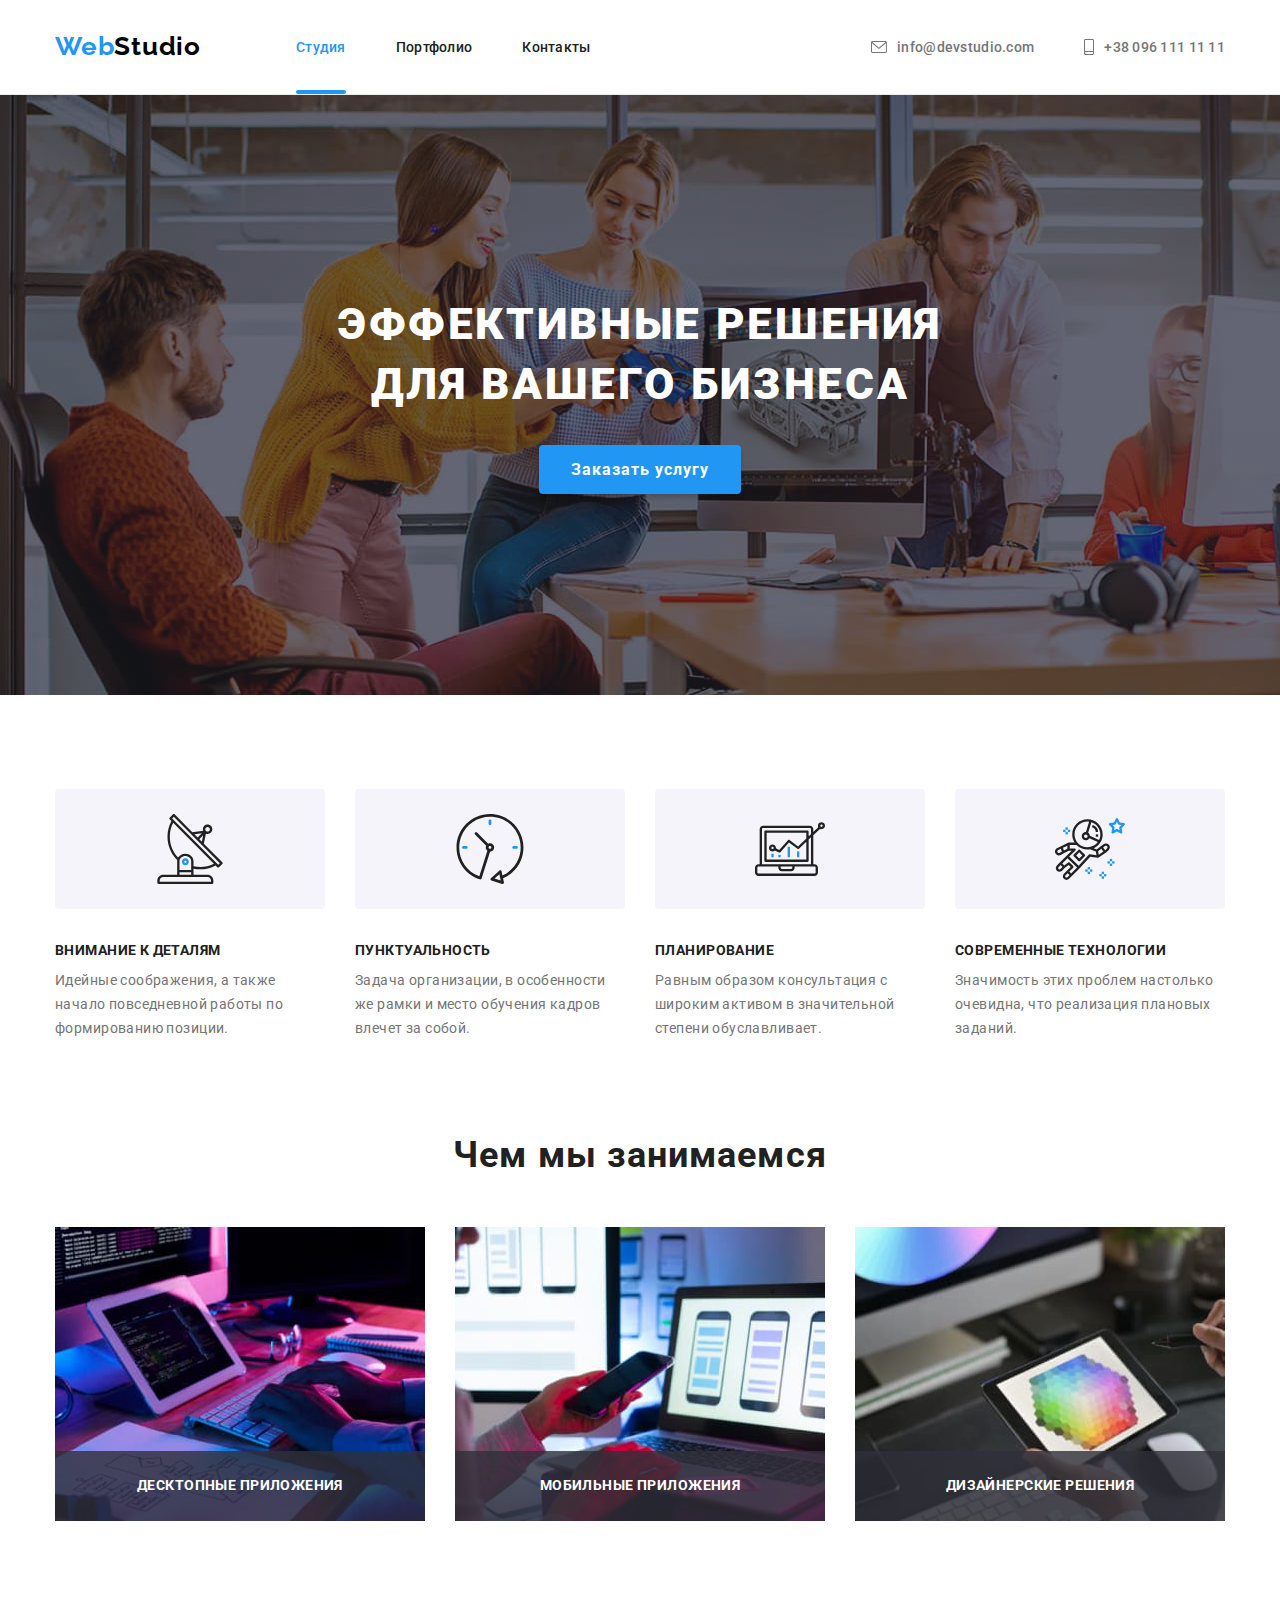
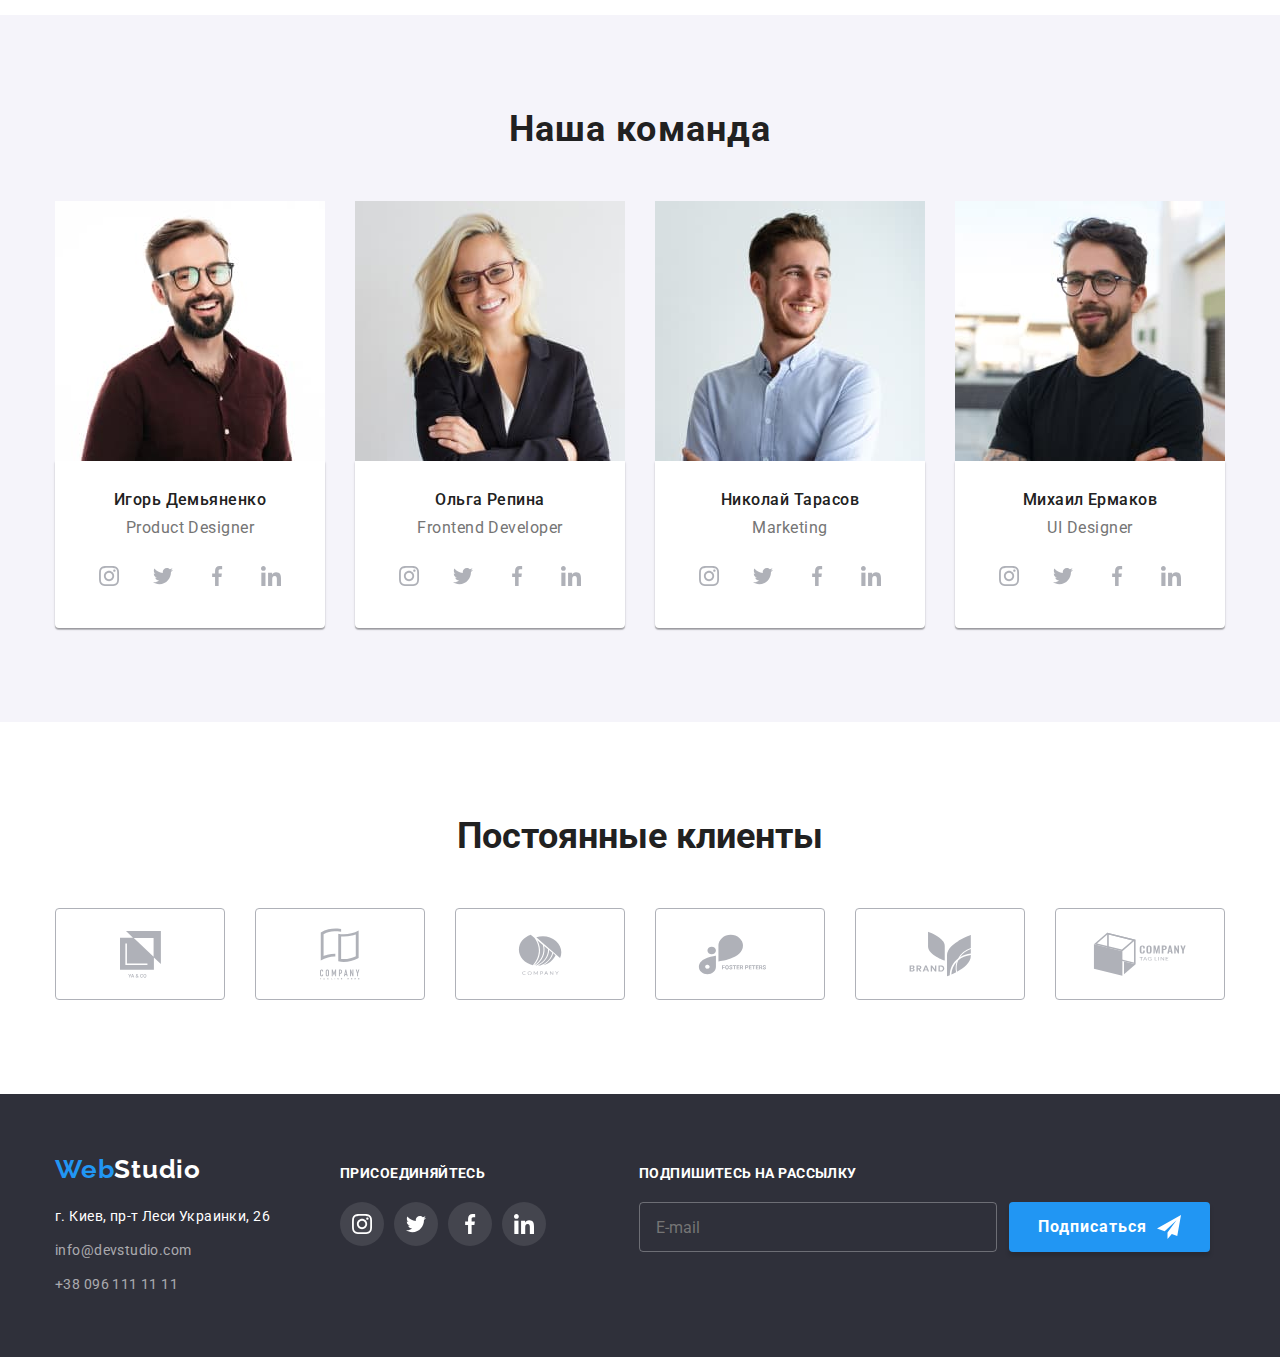
==== index.html @ 2ffbdc09 "added hw 6" ====
<!DOCTYPE html>
<html lang="ru">
  <head>
    <link
      rel="stylesheet"
      href="https://cdnjs.cloudflare.com/ajax/libs/modern-normalize/1.1.0/modern-normalize.css"
    />
    <meta charset="UTF-8" />
    <meta http-equiv="X-UA-Compatible" content="IE=edge" />
    <meta name="viewport" content="width=device-width, initial-scale=1.0" />
    <title>Document</title>
    <link rel="preconnect" href="https://fonts.googleapis.com" />
    <link rel="preconnect" href="https://fonts.gstatic.com" crossorigin />
    <link
      href="https://fonts.googleapis.com/css2?family=Raleway:wght@700&family=Roboto:wght@400;500;700;900&display=swap"
      rel="stylesheet"
    />
    <link rel="stylesheet" href="./ccs/styles.css" />
  </head>
  <body>
    <!-- HEADER -->
    <header class="header">
      <div class="container header-container">
        <nav class="main-navigation">
          <a class="logo-link-header link" href="/"
            >Web<span class="logo-part">Studio</span></a
          >
          <ul class="menu list">
            <li class="menu-item">
              <a class="menu-link link current" href="">Студия
              </a>
            </li>
            <li class="menu-item">
              <a class="menu-link link" href="./portfolio.html">Портфолио</a>
            </li>
            <li class="menu-item">
              <a class="menu-link link" href="">Контакты</a>
            </li>
          </ul>
        </nav>
        <ul class="header-contacts list">
          </li>
          <li class="header-contact-item">
            <a class="mail-link link" href="mailto:info@devstudio.com"> 
              <svg class="contact-icon" width="16px" height="12px">
                <use href="./images/sprite.svg#icon-envelope"></use>
              </svg>
            info@devstudio.com</a
            >
          </li>
          <li class="header-contact-item">
            <a class="tel-link link" href="tel:+380961111111">
              <svg class="contact-icon" width="10px" height="16px">
                <use href="./images/sprite.svg#icon-smartphone"></use>
              </svg>
              +38 096 111 11 11</a
            >
          </li>
        </ul>
      </div>
    </header>
    <main>
      <!-- HERO -->
      <section class="hero hero-container">
        <div class="container">
          <h1 class="hero-title">
            Эффективные решения
            <br />
            для вашего бизнеса
          </h1>
          <button class="modal-btn" type="button" data-modal-open>Заказать услугу</button>
        </div>
      </section>

      <!-- ADVANTAGES -->
      <section class="advantages section" style="padding-bottom: 47px">
        <div class="container">
          <h2 class="advant-title visually-hidden">Преимущества</h2>
          <ul class="advant-list list">
            <li class="advant-list-item">
              <div class="advant-cards">
                <svg class="advant-cards-icon" width="270px" height="120px">
                  <use href="./images/sprite.svg#icon-antenna"></use>
                </svg>
              </div>
              <h3 class="advant-title">Внимание к деталям</h3>
              <p class="advant-text">
                Идейные соображения, а также начало повседневной работы по
                формированию позиции.
              </p>
            </li>
            <li class="advant-list-item">
              <div class="advant-cards">
                <svg class="advant-cards-icon" width="270px" height="120px">
                  <use href="./images/sprite.svg#icon-clock"></use>
              </svg>
              <h3 class="advant-title">Пунктуальность</h3>
              <p class="advant-text">
                Задача организации, в особенности же рамки и место обучения
                кадров влечет за собой.
              </p>
            </li>
            <li class="advant-list-item">
              <div class="advant-cards">
                <svg class="advant-cards-icon" width="270px" height="120px">
                  <use href="./images/sprite.svg#icon-diagram"></use>
                </svg>
              <h3 class="advant-title">Планирование</h3>
              <p class="advant-text">
                Равным образом консультация с широким активом в значительной
                степени обуславливает.
              </p>
            </li>
            <li class="advant-list-item">
              <div class="advant-cards">
                <svg class="advant-cards-icon" width="270px" height="120px">
                  <use href="./images/sprite.svg#icon-astronaut"></use>
                </svg>
              <h3 class="advant-title">Современные технологии</h3>
              <p class="advant-text">
                Значимость этих проблем настолько очевидна, что реализация
                плановых заданий.
              </p>
            </li>
          </ul>
        </div>
      </section>

      <!-- OCCUPATION -->
      <section class="occupation section" style="padding-top: 47px">
        <div class="container">
          <h2 class="occup-title">Чем мы занимаемся</h2>
          <ul class="occup-list list">
            <li class="occup-list-item">
              <img
                class="occup-icon"
                src="./images/features/klava.jpg"
                alt="клавиатура"
                width="370"
              />
              <div class="occup-list-wrapper">
                <h3 class="occup-list-wrapper-text">Десктопные приложения</h3>
              </div>
            </li>
            <li class="occup-list-item">
              <img
                class="occup-icon"
                src="./images/features/smartphone.jpg"
                alt="смартфон"
                width="370"
              />
              <div class="occup-list-wrapper">
                <h3 class="occup-list-wrapper-text">Мобильные приложения</h3>
              </div>
            </li>
            <li class="occup-list-item">
              <img
                class="occup-icon"
                src="./images/features/tablet.jpg"
                alt="планшет"
                width="370"
              />
              <div class="occup-list-wrapper">
                <h3 class="occup-list-wrapper-text">Дизайнерские решения</h3>
              </div>
            </li>
          </ul>
        </div>
      </section>

      <!-- TEAM -->
      <section class="team section team-container">
        <div class="container">
          <h2 class="main-team-title">Наша команда</h2>
          <ul class="team-list list">
            <li class="team-list-item">
              <img
                class="team-list-icon"
                src="./images/team/ihor.jpg"
                alt="фото профиля"
                width="270"
                height="260"
              />
              <div class="team-card">
                <h3 class="secondary-team-title">Игорь Демьяненко</h3>
                <p lang="en" class="team-profession">Product Designer</p>
                <ul class="social-list list">
                  <li class="social-list-item">
                    <a href="" class="social-list-link">
                      <svg class="social-list-icon" width="20px" height="20px">
                        <use href="./images/sprite.svg#icon-instagram"></use>
                      </svg>
                    </a>
                  </li>
                  <li class="social-list-item">
                    <a href="" class="social-list-link">
                      <svg class="social-list-icon" width="20px" height="20px">
                        <use href="./images/sprite.svg#icon-twitter"></use>
                      </svg>
                    </a>
                  </li>
                  <li class="social-list-item">
                    <a href="" class="social-list-link">
                      <svg class="social-list-icon" width="20px" height="20px">
                        <use href="./images/sprite.svg#icon-facebook"></use>
                      </svg>
                    </a>
                  </li>
                  <li class="social-list-item">
                    <a href="" class="social-list-link">
                      <svg class="social-list-icon" width="20px" height="20px">
                        <use href="./images/sprite.svg#icon-linkedin"></use>
                      </svg>
                    </a>
                  </li>
                </ul>
              </div>
            </li>
            <li class="team-list-item">
              <img
                class="team-list-icon"
                src="./images/team/olga.jpg"
                alt="фото профиля"
                width="270"
                height="260"
              />
              <div class="team-card">
                <h3 class="secondary-team-title">Ольга Репина</h3>
                <p lang="en" class="team-profession">Frontend Developer</p>
                <ul class="social-list list">
                  <li class="social-list-item">
                    <a href="" class="social-list-link">
                      <svg class="social-list-icon" width="20px" height="20px">
                        <use href="./images/sprite.svg#icon-instagram"></use>
                      </svg>
                    </a>
                  </li>
                  <li class="social-list-item">
                    <a href="" class="social-list-link">
                      <svg class="social-list-icon" width="20px" height="20px">
                        <use href="./images/sprite.svg#icon-twitter"></use>
                      </svg>
                    </a>
                  </li>
                  <li class="social-list-item">
                    <a href="" class="social-list-link">
                      <svg class="social-list-icon" width="20px" height="20px">
                        <use href="./images/sprite.svg#icon-facebook"></use>
                      </svg>
                    </a>
                  </li>
                  <li class="social-list-item">
                    <a href="" class="social-list-link">
                      <svg class="social-list-icon" width="20px" height="20px">
                        <use href="./images/sprite.svg#icon-linkedin"></use>
                      </svg>
                    </a>
                  </li>
                </ul>
              </div>
            </li>
            <li class="team-list-item">
              <img
                class="team-list-icon"
                src="./images/team/nikolay.jpg"
                alt="фото профиля"
                width="270"
                height="260"
              />
              <div class="team-card">
                <h3 class="secondary-team-title">Николай Тарасов</h3>
                <p lang="en" class="team-profession">Marketing</p>
                <ul class="social-list list">
                  <li class="social-list-item">
                    <a href="" class="social-list-link">
                      <svg class="social-list-icon" width="20px" height="20px">
                        <use href="./images/sprite.svg#icon-instagram"></use>
                      </svg>
                    </a>
                  </li>
                  <li class="social-list-item">
                    <a href="" class="social-list-link">
                      <svg class="social-list-icon" width="20px" height="20px">
                        <use href="./images/sprite.svg#icon-twitter"></use>
                      </svg>
                    </a>
                  </li>
                  <li class="social-list-item">
                    <a href="" class="social-list-link">
                      <svg class="social-list-icon" width="20px" height="20px">
                        <use href="./images/sprite.svg#icon-facebook"></use>
                      </svg>
                    </a>
                  </li>
                  <li class="social-list-item">
                    <a href="" class="social-list-link">
                      <svg class="social-list-icon" width="20px" height="20px">
                        <use href="./images/sprite.svg#icon-linkedin"></use>
                      </svg>
                    </a>
                  </li>
                </ul>
              </div>
            </li>
            <li class="team-list-item">
              <img
                class="team-list-icon"
                src="./images/team/mikhail.jpg"
                alt="фото профиля"
                width="270"
                height="260"
              />
              <div class="team-card">
                <h3 class="secondary-team-title">Михаил Ермаков</h3>
                <p lang="en" class="team-profession">UI Designer</p>
                <ul class="social-list list">
                  <li class="social-list-item">
                    <a href="" class="social-list-link">
                      <svg class="social-list-icon" width="20px" height="20px">
                        <use href="./images/sprite.svg#icon-instagram"></use>
                      </svg>
                    </a>
                  </li>
                  <li class="social-list-item">
                    <a href="" class="social-list-link">
                      <svg class="social-list-icon" width="20px" height="20px">
                        <use href="./images/sprite.svg#icon-twitter"></use>
                      </svg>
                    </a>
                  </li>
                  <li class="social-list-item">
                    <a href="" class="social-list-link">
                      <svg class="social-list-icon" width="20px" height="20px">
                        <use href="./images/sprite.svg#icon-facebook"></use>
                      </svg>
                    </a>
                  </li>
                  <li class="social-list-item">
                    <a href="" class="social-list-link">
                      <svg class="social-list-icon" width="20px" height="20px">
                        <use href="./images/sprite.svg#icon-linkedin"></use>
                      </svg>
                    </a>
                  </li>
                </ul>
              </div>
            </li>
          </ul>
        </div>
      </section>
      <!-- CLIENTS -->
      <section class="clients section">
        <div class="container">
          <h2 class="clients-title" >Постоянные клиенты</h2>
          <ul class="clients-list list">
            <li class="clients-list-item">
              <a href class="clients-list-link link">
                <svg class="clients-cards-icon" width="41px" height="47px">
                  <use href="./images/sprite.svg#icon-ya-and-co"></use>
                </svg>
              </a>
            </li>
            <li class="clients-list-item">
              <a href class="clients-list-link link">
                <svg class="clients-cards-icon" width="40px" height="52px">
                  <use href="./images/sprite.svg#icon-company-union"></use>
                </svg>
              </a>
            </li>
            <li class="clients-list-item">
              <a href class="clients-list-link link">
                <svg class="clients-cards-icon" width="44px" height="41px">
                  <use href="./images/sprite.svg#icon-company"></use>
                </svg>
              </a>
            </li>
            <li class="clients-list-item">
              <a href class="clients-list-link link">
                <svg class="clients-cards-icon" width="85px" height="41px">
                  <use href="./images/sprite.svg#icon-foster-peters"></use>
                </svg>
              </a>
            </li>
            <li class="clients-list-item">
              <a href class="clients-list-link link">
                <svg class="clients-cards-icon" width="63px" height="46px">
                  <use href="./images/sprite.svg#icon-brand"></use>
                </svg>
              </a>
            </li>
            <li class="clients-list-item">
              <a href class="clients-list-link link">
                <svg class="clients-cards-icon" width="94px" height="44px">
                  <use href="./images/sprite.svg#icon-tag-line"></use>
                </svg>
              </a>
            </li>
          </ul>
        </div>
      </section>
    </main>

    <!-- FOOTER -->
    <footer class="footer footer-container">
      <div class="container flex">
        <div class="footer-left-part">
          <a class="logo-link link" href="/"
          >Web<span class="logo-part-footer">Studio</span></a
        >
        <ul class="contacts-list list">
          <li class="contacts-list-item">
            <address>
              <a
                class="contact-link-address link"
                href="https://goo.gl/maps/ZMhr3b1z7a1dPWrQ9"
                target="_blank"
                rel="noopener noreferrer"
                >г. Киев, пр-т Леси Украинки, 26</a
              >
            </address>
          </li>
          <li class="contacts-list-item">
            <address>
              <a class="contact-link link" href="mailto:info@devstudio.com"
                >info@devstudio.com</a
              >
            </address>
          </li>
          <li class="contacts-list-item">
            <address>
              <a class="contact-link link" href="tel:+380961111111"
                >+38 096 111 11 11</a
              >
            </address></div>
        <div class="footer-right-part">
           <h3 class="footer-right-part-title">присоединяйтесь</h3>
           <ul class="footer-social-list list">
                  <li class="footer-social-list-item">
                    <a href="" class="footer-social-list-link">
                      <svg class="footer-social-list-icon" width="20px" height="20px">
                        <use href="./images/sprite.svg#icon-instagram"></use>
                      </svg>
                    </a>
                  </li>
                  <li class="footer-social-list-item">
                    <a href="" class="footer-social-list-link">
                      <svg class="footer-social-list-icon" width="20px" height="20px">
                        <use href="./images/sprite.svg#icon-twitter"></use>
                      </svg>
                    </a>
                  </li>
                  <li class="footer-social-list-item">
                    <a href="" class="footer-social-list-link">
                      <svg class="footer-social-list-icon" width="20px" height="20px">
                        <use href="./images/sprite.svg#icon-facebook"></use>
                      </svg>
                    </a>
                  </li>
                  <li class="footer-social-list-item">
                    <a href="" class="footer-social-list-link">
                      <svg class="footer-social-list-icon" width="20px" height="20px">
                        <use href="./images/sprite.svg#icon-linkedin"></use>
                      </svg>
                    </a>
                  </li>
                </ul>
        </div>
        <div class="footer-form-box">
          <h3 class="footer-form-box-title">Подпишитесь на рассылку</h3>
          <form class="footer-form">
            <input class="footer-form-field" type="email" name="footer-email" placeholder="E-mail" required>
            <button class="footer-form-btn" type="submit">Подписаться
              <svg class="footer-form-icon" width="24px" height="24px">
                <use href="./images/sprite.svg#icon-send"></use>
              </svg>
            </button>
          </form>
        </div>
      </div>
    </footer>
    <!--MODAL WINDOW-->
    <div class="backdrop is-hidden" data-modal>
      <div class="modal">
        <button type="button" class="close-btn" data-modal-close>
          <svg class="close-btn-icon" width="11px" height="11px">
            <use href="./images/sprite.svg#icon-cross"></use>
          </svg>
        </button>
        <form class="modal-form">
          <p class="modal-form-title">Оставьте свои данные, мы вам перезвоним</p>
          <div class="modal-form-field">
            <label class="modal-form-label">Имя
            <span class="modal-form-wrapper">
              <input class="modal-form-input" type="text" name="user-name" minlength="2" pattern="[a-zA-Zа-яёА-ЯЁ]+" title="Имя должно содержать символы латиницы или кириллицы" required="">
              <svg class="modal-form-icons" width="18" height="18">
                <use href="./images/sprite.svg#icon-person-black"></use>
              </svg>
            </span>
          </label></div>
          <div class="modal-form-field">
            <label class="modal-form-label">Телефон
            <span class="modal-form-wrapper">
              <input class="modal-form-input" type="tel" name="user-phone" pattern="[0-9]{3}-[0-9]{3}-[0-9]{2}-[0-9]{2}" title="067-000-00-00" required="">
              <svg class="modal-form-icons" width="18" height="18">
                <use href="./images/sprite.svg#icon-phone-black"></use>
              </svg>
            </span>
          </label></div>
          <div class="modal-form-field">
           <label class="modal-form-label">Почта
            <span class="modal-form-wrapper">
              <input class="modal-form-input" type="email" name="user-email" required="">
              <svg class="modal-form-icons" width="18" height="18">
                <use href="./images/sprite.svg#icon-email-icon"></use>
              </svg>
            </span>
          </label> 
          </div>
          <label class="modal-form-comment-label">Комментарий
            <textarea class="modal-form-comments" name="user-comments" placeholder="Введите текст"></textarea>
          </label>
          <input class="modal-form-checkbox visually-hidden" type="checkbox" id="policy-accept" name="checkbox">
          <div class="modal-form-checkbox-field">
            <label for="policy-accept" class="modal-form-checkbox-label">Соглашаюсь с рассылкой и принимаю&nbsp;
            <a href="" class="modal-form-label-link"> Условия договора</a></label>
          </div>
          <button type="submit" class="modal-form-btn">Отправить</button>
        </form>
      </div>
    </div>
    <script src="./js/modal.js"></script>
  </body>
</html>
---- ccs/styles.css ----
:root {
  --accent-color: #2196f3;
  --button-color: #188ce8;
  --white-color: #ffffff;
  --grey-color: #757575;
}
h1,
h2,
h3,
h4,
h5,
h6,
p {
  margin-top: 0;
  margin-bottom: 0;
}
ul {
  margin-top: 0;
  margin-bottom: 0;
  padding-left: 0;
}
img {
  display: block;
}
.list {
  list-style: none;
}
.link {
  text-decoration: none;
  color: inherit;
}
body {
  font-family: "Roboto", sans-serif;
  color: #212121;
}
.container {
  width: 1200px;
  margin: 0 auto;
  padding-left: 15px;
  padding-right: 15px;
}
.section {
  padding-top: 94px;
  padding-bottom: 94px;
}
.visually-hidden {
  position: absolute !important;
  clip: rect(1px 1px 1px 1px); /* IE6, IE7 */
  clip: rect(1px, 1px, 1px, 1px);
  padding: 0 !important;
  border: 0 !important;
  height: 1px !important;
  width: 1px !important;
  overflow: hidden;
}
/* ======= HEADER ======= */
.header {
  padding-top: 32px;
  padding-bottom: 32px;
  border-bottom: 1px solid #ececec;
}
.header-container {
  display: flex;
  align-items: center;
}
.main-navigation {
  display: flex;
  align-items: center;
}
.menu {
  display: flex;
  align-items: center;
}
.menu-item:not(:last-child) {
  margin-right: 50px;
}
.header-contacts {
  margin-left: auto;
  display: flex;
  align-items: center;
}
.header-contact-item:not(:last-child) {
  margin-right: 50px;
}
.logo-part {
  font-family: "Raleway", sans-serif;
  font-weight: 700;
  font-size: 26px;
  line-height: 1, 19;
  letter-spacing: 0.03em;
  color: black;
}
.logo-link-header {
  margin-right: 95px;
  font-family: "Raleway", sans-serif;
  font-weight: 700;
  font-size: 26px;
  line-height: 1, 19;
  letter-spacing: 0.03em;
  color: #2196f3;
}
.menu-link {
  font-family: "Roboto", sans-serif;
  font-weight: 500;
  font-size: 14px;
  line-height: 0.87;
  letter-spacing: 0.02em;
  color: #212121;
  position: relative;
  transition: color 250ms cubic-bezier(0.4, 0, 0.2, 1);
}
.menu-link:hover,
.menu-link:focus {
  color: var(--accent-color);
}
.current {
  color: var(--accent-color);
}
.current::after {
  content: "";
  position: absolute;
  bottom: -39px;
  left: 0;
  width: 100%;
  height: 4px;
  background-color: var(--accent-color);
  border-radius: 2px;
}
.contact-icon {
  fill: currentColor;
  margin-right: 10px;
}
.mail-link {
  display: flex;
  align-items: center;
  font-weight: 500;
  font-size: 14px;
  line-height: 0.87;
  letter-spacing: 0.02em;
  color: var(--grey-color);
  transition: color 250ms cubic-bezier(0.4, 0, 0.2, 1);
}
.mail-link:hover,
.mail-link:focus {
  color: var(--accent-color);
}
.tel-link {
  display: flex;
  align-items: center;
  font-weight: 500;
  font-size: 14px;
  line-height: 0.87;
  letter-spacing: 0.02em;
  color: var(--grey-color);
  transition: color 250ms cubic-bezier(0.4, 0, 0.2, 1);
}
.tel-link:hover,
.tel-link:focus {
  color: var(--accent-color);
}
/* ======= END HEADER ======== */

/* ======= HERO ======= */
.hero-container {
  background-image: linear-gradient(
      rgba(47, 48, 58, 0.4),
      rgba(47, 48, 58, 0.4)
    ),
    url("../images/hero/bg.jpg");
  background-size: cover;
  padding-top: 200px;
  padding-bottom: 200px;
  text-align: center;
  background-color: #2f303a;
  height: 600px;
}
.hero-title {
  margin-bottom: 30px;
  font-family: "Roboto", sans-serif;
  font-weight: 900;
  font-size: 44px;
  line-height: 1.36;
  text-align: center;
  letter-spacing: 0.06em;
  text-transform: uppercase;
  color: var(--white-color);
}
.modal-btn {
  margin: 0 auto;
  padding: 10px 32px;
  border: none;
  box-shadow: 0px 4px 4px rgba(0, 0, 0, 0.15);
  border-radius: 4px;
  font-weight: 700;
  font-size: 16px;
  line-height: 1.87;
  cursor: pointer;
  display: flex;
  align-items: center;
  text-align: center;
  letter-spacing: 0.06em;
  background-color: var(--accent-color);
  color: var(--white-color);
  transition: background-color 250ms cubic-bezier(0.4, 0, 0.2, 1);
}
.modal-btn:hover,
.modal-btn:focus {
  background-color: var(--button-color);
}
/* ======= HERO END ======= */

/* ======= ADVANTAGES ======= */
.advant-cards-icon {
  margin-bottom: 30px;
  padding: 25px 100px;
  background-color: #f5f4fa;
  border-radius: 4px;
}
.advant-title {
  margin-bottom: 10px;
  font-weight: 700;
  font-size: 14px;
  line-height: 1.14;
  letter-spacing: 0.03em;
  text-transform: uppercase;
}
.advant-list {
  display: flex;
  justify-content: space-between;
}
.advant-list-item {
  width: 270px;
}
.advant-list-item:not(:last-child) {
  margin-right: 30px;
}
.advant-text {
  font-size: 14px;
  line-height: 1.71;
  letter-spacing: 0.03em;
  color: var(--grey-color);
}
/* ======= ADVANTAGES END ======= */
/* ======= OCCUPATION ======= */
.occup-title {
  margin-bottom: 50px;
  font-weight: 700;
  font-size: 36px;
  line-height: 1.16;
  text-align: center;
  letter-spacing: 0.03em;
}
.occup-list {
  display: flex;
  margin-right: -30px;
}
.occup-list-item {
  position: relative;
  flex-basis: calc ((100% - 90px / 3));
  margin-right: 30px;
}
.occup-list-wrapper {
  position: absolute;
  bottom: 0;
  left: 0;
  width: 100%;
  background-color: rgba(47, 48, 58, 0.8);
}
.occup-list-wrapper-text {
  color: var(--white-color);
  font-size: 14px;
  line-height: 1.14;
  text-align: center;
  letter-spacing: 0.03em;
  text-transform: uppercase;
  padding: 27px 0;
}
/* ======= OCCUPATION END ======= */
/* ======= TEAM ======= */
.team-container {
  background-color: #f5f4fa;
}
.main-team-title {
  margin-bottom: 50px;
  font-weight: 700;
  font-size: 36px;
  line-height: 1.16;
  text-align: center;
  letter-spacing: 0.03em;
}
.team-list {
  display: flex;
  margin-right: -30px;
}
.team-list-item {
  flex-basis: calc((100% - 120px / 4));
  margin-right: 30px;
}
.secondary-team-title {
  margin-bottom: 10px;
  font-weight: 500;
  font-size: 16px;
  line-height: 1.18;
  text-align: center;
  letter-spacing: 0.03em;
}
.team-profession {
  font-size: 16px;
  line-height: 1.18;
  text-align: center;
  letter-spacing: 0.03em;
  color: var(--grey-color);
  margin-bottom: 16px;
}
.team-card {
  background: #ffffff;
  box-shadow: 0px 1px 3px rgba(0, 0, 0, 0.12), 0px 1px 1px rgba(0, 0, 0, 0.14),
    0px 2px 1px rgba(0, 0, 0, 0.2);
  border-radius: 0px 0px 4px 4px;
  padding-top: 30px;
  padding-bottom: 30px;
  padding-left: 32px;
  padding-right: 32px;
}
.social-list {
  display: flex;
  justify-content: space-between;
}
.social-list-icon {
  fill: currentColor;
}
.social-list-link {
  display: flex;
  align-items: center;
  justify-content: center;
  width: 44px;
  height: 44px;
  border-radius: 50%;
  background-color: #ffffff;
  color: #afb1b8;
  transition: background-color 250ms cubic-bezier(0.4, 0, 0.2, 1);
}
.social-list-link:hover,
.social-list-link:focus {
  color: var(--white-color);
  background-color: var(--accent-color);
}
/* ======= TEAM END ======= */
/* ======= CLIENTS ======= */
.clients-title {
  font-weight: 700;
  font-size: 36px;
  line-height: 1.16;
  text-align: center;
  color: var(--secondary-color);
  margin-bottom: 50px;
}
.clients-list {
  display: flex;
  justify-content: space-between;
}
.clients-list-item {
  width: 170px;
  height: 92px;
}
.clients-list-link {
  display: flex;
  align-items: center;
  justify-content: center;
  border: 1px solid #afb1b8;
  border-radius: 4px;
  width: 100%;
  height: 100%;
  fill: #afb1b8;
}
.clients-list-link {
  color: currentColor;
}
.clients-list-link:hover,
.clients-list-link:focus {
  border-color: var(--accent-color);
  fill: var(--accent-color);
}
/* ======= CLIENTS END ======= */
/* ======= FOOTER ======= */
.footer {
  padding-top: 60px;
  padding-bottom: 60px;
}
.footer-container {
  background-color: #2f303a;
}
.logo-link {
  font-family: "Raleway", sans-serif;
  font-weight: 700;
  font-size: 26px;
  line-height: 1, 19;
  letter-spacing: 0.03em;
  color: #2196f3;
}
.logo-part-footer {
  font-family: "Raleway", sans-serif;
  font-weight: 700;
  font-size: 26px;
  line-height: 1.19;
  letter-spacing: 0.03em;
  color: var(--white-color);
}
.contacts-list {
  margin-top: 20px;
}
.contacts-list-item:not(:last-child) {
  margin-bottom: 10px;
}
.contact-link-address {
  font-style: normal;
  font-size: 14px;
  line-height: 1.71;
  letter-spacing: 0.03em;
  color: var(--white-color);
  transition: color 250ms cubic-bezier(0.4, 0, 0.2, 1);
}
.contact-link {
  font-style: normal;
  font-size: 14px;
  line-height: 1.71;
  letter-spacing: 0.03em;
  color: rgba(255, 255, 255, 0.6);
  transition: color 250ms cubic-bezier(0.4, 0, 0.2, 1);
}
.contact-link-address:hover,
.contact-link-address:focus {
  color: var(--accent-color);
}
.contact-link:hover,
.contact-link:focus {
  color: var(--accent-color);
}
.flex {
  display: flex;
  align-items: baseline;
}
.footer-left-part {
  margin-right: 70px;
}
.footer-right-part {
  width: 206px;
  height: 80px;
}
.footer-right-part-title {
  font-size: 14px;
  line-height: 1.14;
  letter-spacing: 0.03em;
  text-transform: uppercase;
  color: var(--white-color);
  margin-bottom: 20px;
}
.footer-social-list {
  display: flex;
  justify-content: space-between;
  align-items: baseline;
}
.footer-social-list-icon {
  fill: currentColor;
}
.footer-social-list-link {
  display: flex;
  align-items: center;
  justify-content: center;
  width: 44px;
  height: 44px;
  border-radius: 50%;
  background-color: rgba(255, 255, 255, 0.1);
  color: var(--white-color);
  transition: background-color 250ms cubic-bezier(0.4, 0, 0.2, 1);
}
.footer-social-list-link:hover,
.footer-social-list-link:focus {
  background-color: var(--accent-color);
}
.footer-form-box-title {
  font-size: 14px;
  line-height: 1.14;
  letter-spacing: 0.03em;
  text-transform: uppercase;
  color: var(--white-color);
  margin-bottom: 20px;
}
.footer-form-box {
  margin-left: 93px;
}
.footer-form {
  display: flex;
}
.footer-form-field {
  width: 358px;
  height: 50px;
  padding-left: 16px;
  color: var(--white-color);
  border: 1px solid rgba(255, 255, 255, 0.3);
  border-radius: 4px;
  background-color: transparent;
}
.footer-form-btn {
  display: flex;
  align-items: center;
  margin-left: 12px;
  padding: 10px 29px;
  background-color: var(--accent-color);
  box-shadow: 0px 4px 4px rgb(0 0 0 / 15%);
  border-radius: 4px;
  border: 0;
  font-size: 16px;
  font-weight: 700;
  line-height: 1.87;
  letter-spacing: 0.06em;
  color: var(--white-color);
  cursor: pointer;
  transition: background-color 250ms cubic-bezier(0.4, 0, 0.2, 1);
}
.footer-form-btn:hover,
.footer-form-btn:focus {
  background-color: var(--button-color);
}
.footer-form-icon {
  fill: var(--white-color);
  margin-left: 10px;
}
/* ======= FOOTER END ======= */
/* ======= PORTFOLIO PROJECTS ======= */
.navi-list {
  display: flex;
  justify-content: space-between;
  width: 610px;
  margin-left: 280px;
  margin-right: 280px;
  margin-bottom: 35px;
}
.portfolio-btn {
  padding: 6px 22px;
  border: none;
  border-radius: 4px;
  font-weight: 500;
  font-size: 16px;
  line-height: 1.62;
  text-align: center;
  letter-spacing: 0.03em;
  cursor: pointer;
  transition: background-color 250ms cubic-bezier(0.4, 0, 0.2, 1),
    color 250ms cubic-bezier(0.4, 0, 0.2, 1),
    box-shadow 250ms cubic-bezier(0.4, 0, 0.2, 1);
}
.portfolio-btn:hover,
.portfolio-btn:focus {
  background-color: #2196f3;
  color: var(--white-color);
  box-shadow: 0px 3px 1px rgba(0, 0, 0, 0.1), 0px 1px 2px rgba(0, 0, 0, 0.08),
    0px 2px 2px rgba(0, 0, 0, 0.12);
}
.projects-list {
  display: flex;
  flex-wrap: wrap;
  margin-right: -30px;
  margin-bottom: -30px;
}
.projects-list-link {
  display: block;
}
.projects-list-img-wrapper {
  position: relative;
  overflow: hidden;
}
.projects-item {
  flex-basis: calc ((100% - 90px / 3));
  margin-right: 30px;
  margin-bottom: 30px;
}
.projects-item:focus,
.projects-item:hover {
  box-shadow: 0px 1px 1px rgba(0, 0, 0, 0.12), 0px 4px 4px rgba(0, 0, 0, 0.06),
    1px 4px 6px rgba(0, 0, 0, 0.16);
}
.projects-list-link:focus .overlay,
.projects-list-link:hover .overlay {
  transform: translateY(0%);
}
.projects-info {
  padding: 20px 24px;
  border: 1px solid #ececec;
}
.projects-title {
  margin-bottom: 4px;
  font-weight: 700;
  font-size: 18px;
  line-height: 2;
  letter-spacing: 0.06em;
}
.projects-text {
  font-size: 16px;
  line-height: 1.87;
  letter-spacing: 0.03em;
  color: var(--grey-color);
}
.overlay {
  position: absolute;
  top: 0;
  left: 0;
  width: 100%;
  height: 100%;
  font-size: 18px;
  line-height: 1.56;
  letter-spacing: 0.03em;
  background-color: rgba(33, 150, 243, 0.9);
  color: var(--white-color);
  overflow: auto;
  padding: 63px 24px;
  transform: translateY(100%);
  transition: transform 250ms cubic-bezier(0.4, 0, 0.2, 1);
}
/* ======= PORTFOLIO PROJECTS END ======= */
/* ======= MODAL WINDOW ======= */
.backdrop {
  position: fixed;
  top: 0;
  left: 0;
  width: 100vw;
  height: 100vh;
  background-color: rgba(0, 0, 0, 0.2);
  transition: opacity 250ms linear, visibility 250ms linear;
}
.modal {
  position: absolute;
  top: 50%;
  left: 50%;
  padding: 40px;
  width: 528px;
  height: 581px;
  background-color: #ffffff;
  transform: translate(-50%, -50%);
}
.close-btn {
  position: absolute;
  top: 8px;
  right: 8px;
  width: 30px;
  height: 30px;
  border-radius: 50%;
  border: 1px solid rgba(0, 0, 0, 0.1);
  background-color: transparent;
  cursor: pointer;
  padding: 0;
}
.is-hidden {
  opacity: 0;
  visibility: hidden;
  pointer-events: none;
}
.modal-form {
  display: flex;
  flex-direction: column;
}
.modal-form-title {
  font-weight: 700;
  font-size: 20px;
  line-height: 1.15;
  letter-spacing: 0.03em;
  text-align: center;
  margin-bottom: 12px;
}
.modal-form-field {
  margin-bottom: 10px;
}
.modal-form-label {
  font-size: 12px;
  line-height: 1.16;
  letter-spacing: 0.01em;
  color: var(--grey-color);
}
.modal-form-wrapper {
  display: block;
  position: relative;
  margin-top: 4px;
}
.modal-form-input {
  width: 100%;
  height: 40px;
  border: 1px solid rgba(33, 33, 33, 0.2);
  border-radius: 4px;
  padding-left: 42px;
  cursor: pointer;
}
.modal-form-input:hover,
.modal-form-input:focus {
  border-color: var(--accent-color);
  outline: none;
  transition: border-color 250ms cubic-bezier(0.4, 0, 0.2, 1);
}
.modal-form-icons {
  position: absolute;
  top: 50%;
  left: 12px;
  transform: translateY(-50%);
}
.modal-form-comment-label {
  font-size: 12px;
  line-height: 1.16;
  letter-spacing: 0.01em;
  color: var(--grey-color);
  margin-bottom: 20px;
}
.modal-form-comments:focus,
.modal-form-comments:hover {
  border-color: var(--accent-color);
  outline: none;
  transition: border-color 250ms cubic-bezier(0.4, 0, 0.2, 1);
}
.modal-form-input:hover + .modal-form-icons,
.modal-form-input:focus + .modal-form-icons {
  fill: var(--accent-color);
  outline: none;
  transition: border-color 250ms cubic-bezier(0.4, 0, 0.2, 1),
    fill 250ms cubic-bezier(0.4, 0, 0.2, 1);
}
.modal-form-comments {
  width: 100%;
  height: 120px;
  margin-top: 4px;
  resize: none;
  padding: 12px 16px;
  border-radius: 4px;
  border: 1px solid rgba(33, 33, 33, 0.2);
}
.modal-form-comments::placeholder {
  color: rgba(117, 117, 117, 0.5);
}
.modal-form-checkbox {
  outline: none;
}
.modal-form-checkbox-label {
  display: flex;
  justify-content: center;
  align-items: center;
  font-size: 14px;
  line-height: 1.71;
  letter-spacing: 0.03em;
  color: var(--grey-color);
}
.modal-form-checkbox-label::before {
  display: block;
  content: "";
  width: 16px;
  height: 15px;
  border: 1px solid #212121;
  border-radius: 2px;
  cursor: pointer;
  margin-right: 7px;
}
.modal-form-checkbox:checked + .modal-form-checkbox-label::before {
  background-image: url(../images/icon_check.svg);
  border-color: var(--accent-color);
}
.modal-form-checkbox:focus + .modal-form-checkbox-label::before {
  border-color: var(--accent-color);
}
.modal-form-btn {
  align-self: center;
  font-weight: 700;
  letter-spacing: 0.06em;
  line-height: 1.87;
  color: var(--white-color);
  width: 200px;
  height: 50px;
  padding: 10px 56px;
  background-color: var(--accent-color);
  border: none;
  border-radius: 4px;
  cursor: pointer;
  margin-top: 30px;
}
.modal-form-label-link {
  color: var(--accent-color);
}
/* ======= MODAL WINDOW END ======= */ ;
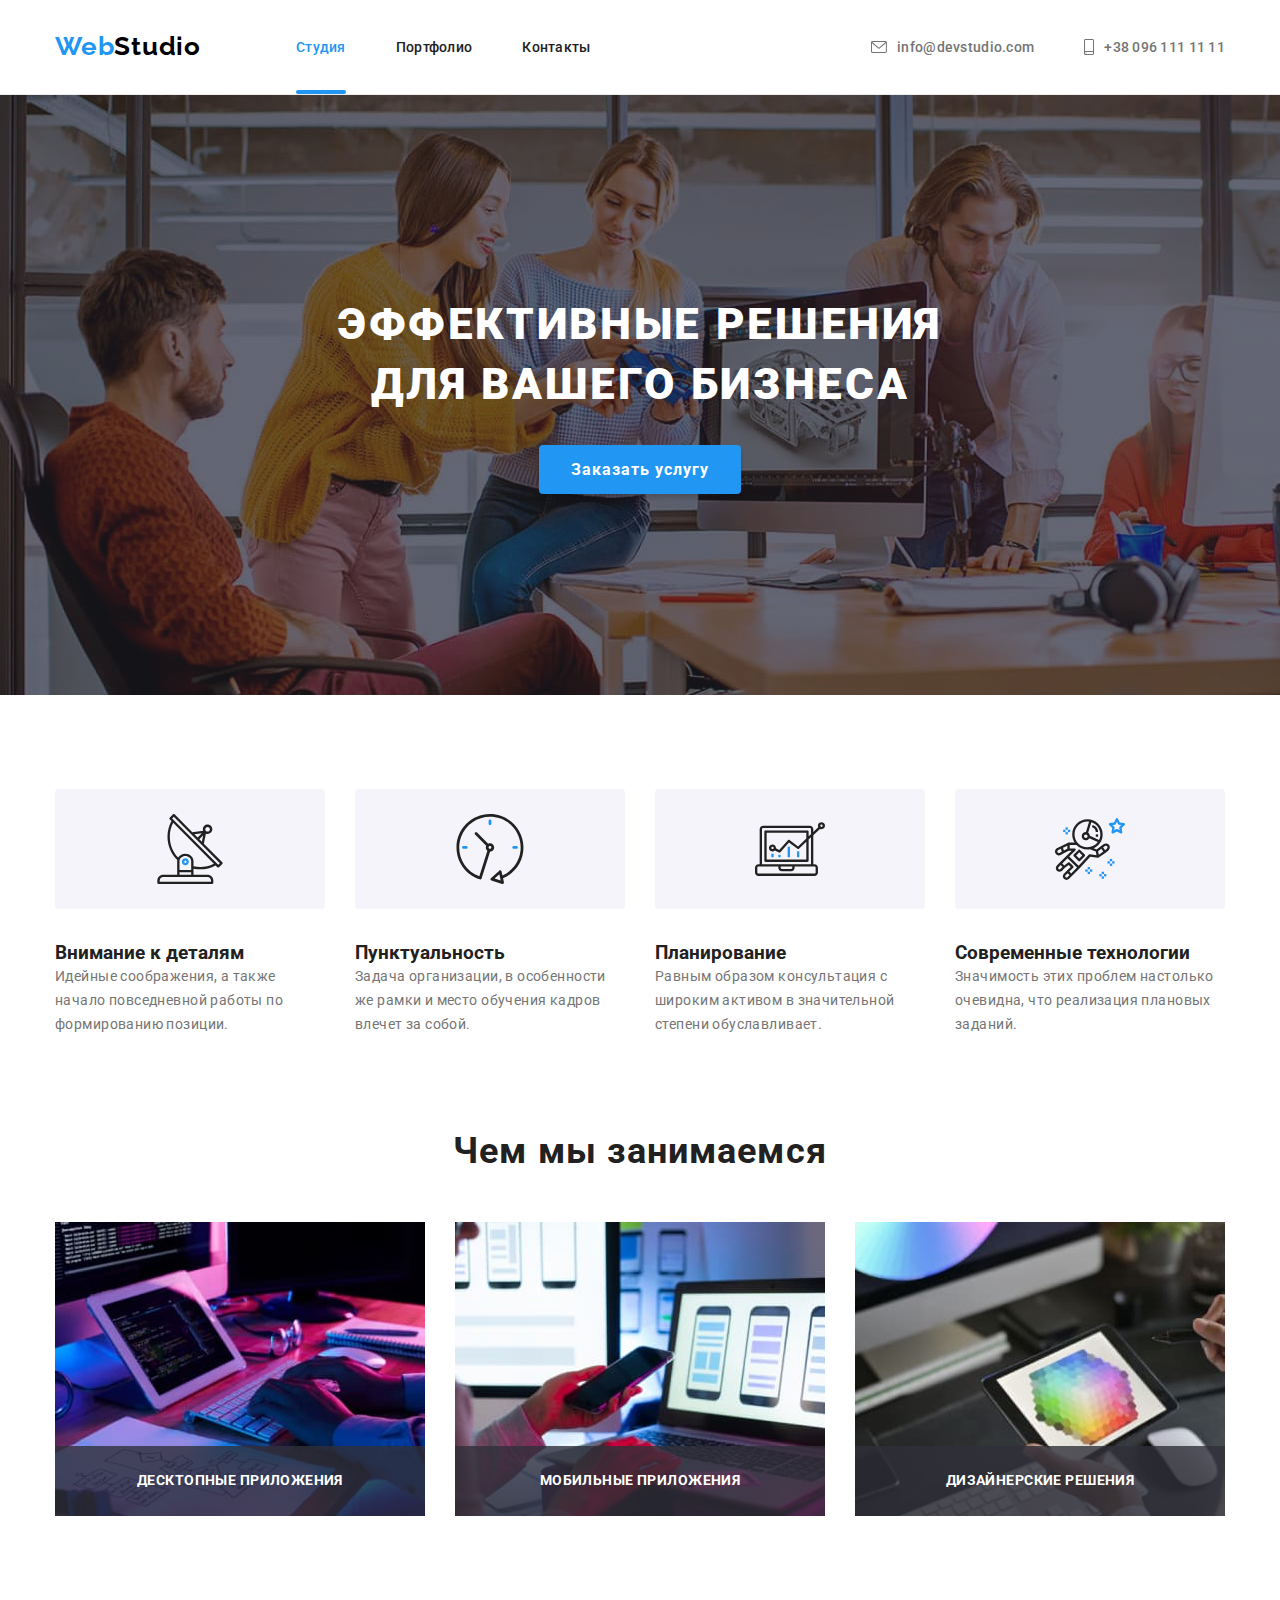
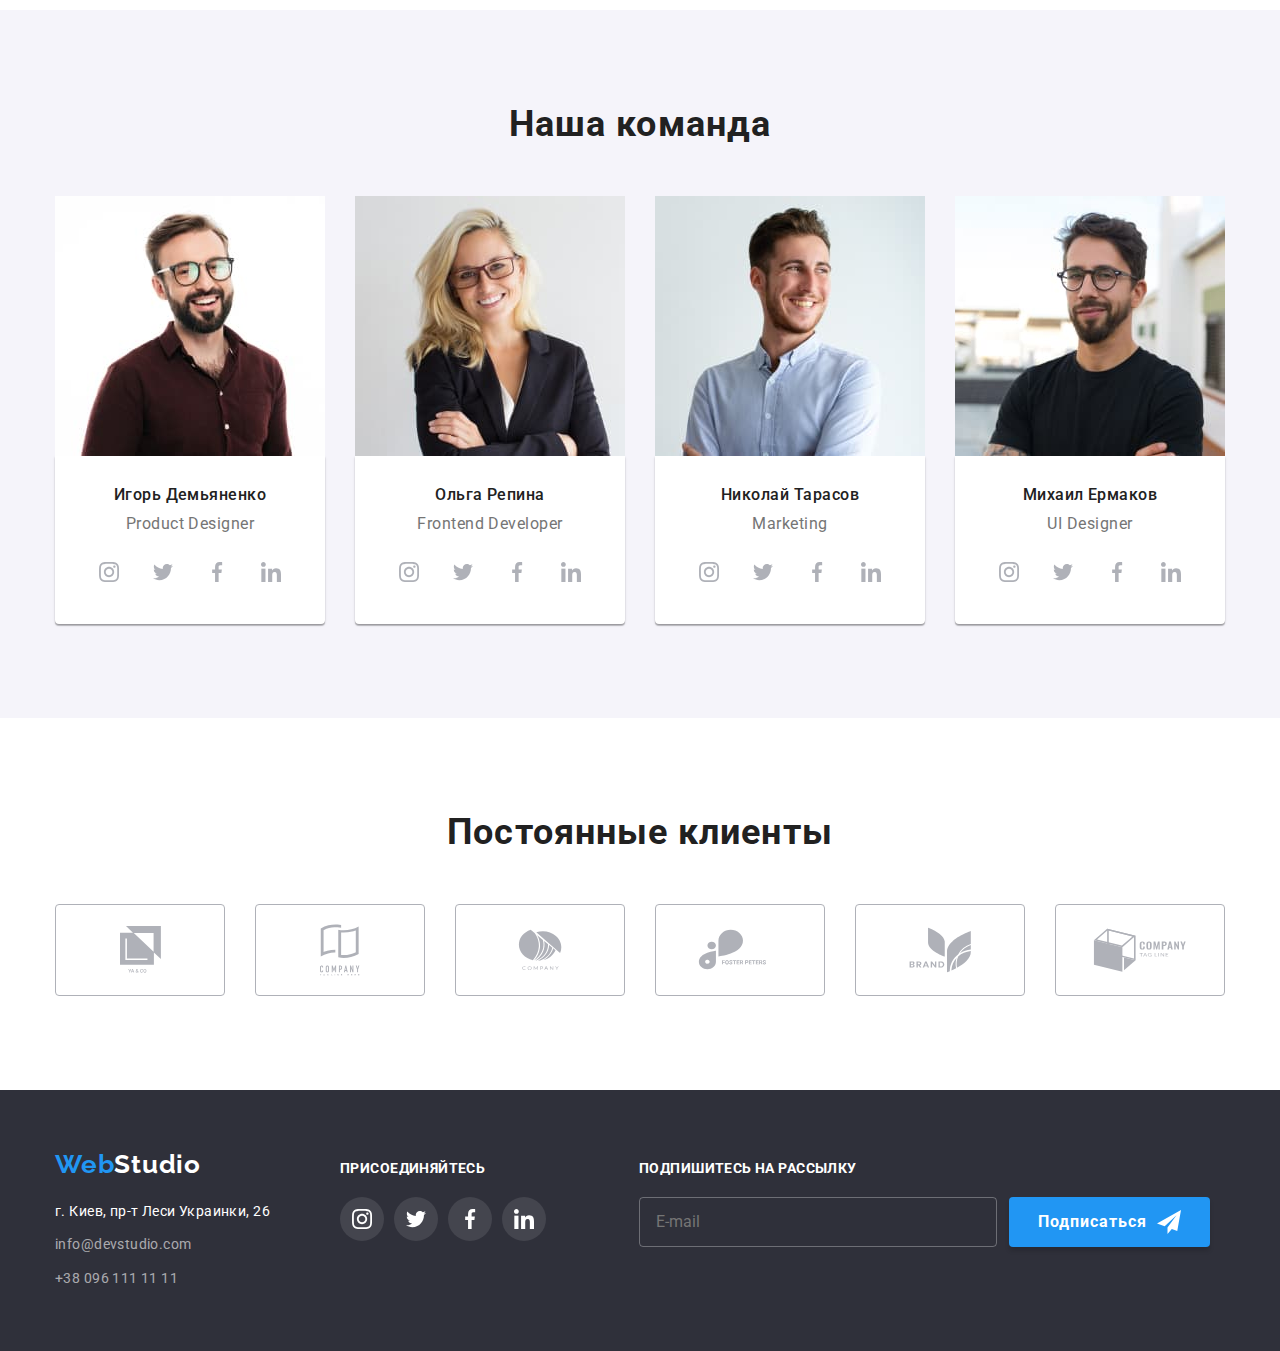
==== commit d8816846: "added main scss" ====
--- a/index.html
+++ b/index.html
@@ -15,15 +15,15 @@
       href="https://fonts.googleapis.com/css2?family=Raleway:wght@700&family=Roboto:wght@400;500;700;900&display=swap"
       rel="stylesheet"
     />
-    <link rel="stylesheet" href="./ccs/styles.css" />
+    <link rel="stylesheet" href="./css/main.min.css" />
   </head>
   <body>
     <!-- HEADER -->
     <header class="header">
       <div class="container header-container">
         <nav class="main-navigation">
-          <a class="logo-link-header link" href="/"
-            >Web<span class="logo-part">Studio</span></a
+          <a class="logo logo-link-header link" href="/"
+            >Web<span class="logo logo-part">Studio</span></a
           >
           <ul class="menu list">
             <li class="menu-item">
@@ -75,7 +75,7 @@
       <!-- ADVANTAGES -->
       <section class="advantages section" style="padding-bottom: 47px">
         <div class="container">
-          <h2 class="advant-title visually-hidden">Преимущества</h2>
+          <h2 class="titles visually-hidden">Преимущества</h2>
           <ul class="advant-list list">
             <li class="advant-list-item">
               <div class="advant-cards">
@@ -129,7 +129,7 @@
       <!-- OCCUPATION -->
       <section class="occupation section" style="padding-top: 47px">
         <div class="container">
-          <h2 class="occup-title">Чем мы занимаемся</h2>
+          <h2 class="titles">Чем мы занимаемся</h2>
           <ul class="occup-list list">
             <li class="occup-list-item">
               <img
@@ -171,7 +171,7 @@
       <!-- TEAM -->
       <section class="team section team-container">
         <div class="container">
-          <h2 class="main-team-title">Наша команда</h2>
+          <h2 class="titles">Наша команда</h2>
           <ul class="team-list list">
             <li class="team-list-item">
               <img
@@ -186,28 +186,28 @@
                 <p lang="en" class="team-profession">Product Designer</p>
                 <ul class="social-list list">
                   <li class="social-list-item">
-                    <a href="" class="social-list-link">
+                    <a href="" class="social-list-links team-list-link">
                       <svg class="social-list-icon" width="20px" height="20px">
                         <use href="./images/sprite.svg#icon-instagram"></use>
                       </svg>
                     </a>
                   </li>
                   <li class="social-list-item">
-                    <a href="" class="social-list-link">
+                    <a href="" class="social-list-links team-list-link">
                       <svg class="social-list-icon" width="20px" height="20px">
                         <use href="./images/sprite.svg#icon-twitter"></use>
                       </svg>
                     </a>
                   </li>
                   <li class="social-list-item">
-                    <a href="" class="social-list-link">
+                    <a href="" class="social-list-links team-list-link">
                       <svg class="social-list-icon" width="20px" height="20px">
                         <use href="./images/sprite.svg#icon-facebook"></use>
                       </svg>
                     </a>
                   </li>
                   <li class="social-list-item">
-                    <a href="" class="social-list-link">
+                    <a href="" class="social-list-links team-list-link">
                       <svg class="social-list-icon" width="20px" height="20px">
                         <use href="./images/sprite.svg#icon-linkedin"></use>
                       </svg>
@@ -229,28 +229,28 @@
                 <p lang="en" class="team-profession">Frontend Developer</p>
                 <ul class="social-list list">
                   <li class="social-list-item">
-                    <a href="" class="social-list-link">
+                    <a href="" class="social-list-links team-list-link">
                       <svg class="social-list-icon" width="20px" height="20px">
                         <use href="./images/sprite.svg#icon-instagram"></use>
                       </svg>
                     </a>
                   </li>
                   <li class="social-list-item">
-                    <a href="" class="social-list-link">
+                    <a href="" class="social-list-links team-list-link">
                       <svg class="social-list-icon" width="20px" height="20px">
                         <use href="./images/sprite.svg#icon-twitter"></use>
                       </svg>
                     </a>
                   </li>
                   <li class="social-list-item">
-                    <a href="" class="social-list-link">
+                    <a href="" class="social-list-links team-list-link">
                       <svg class="social-list-icon" width="20px" height="20px">
                         <use href="./images/sprite.svg#icon-facebook"></use>
                       </svg>
                     </a>
                   </li>
                   <li class="social-list-item">
-                    <a href="" class="social-list-link">
+                    <a href="" class="social-list-links team-list-link">
                       <svg class="social-list-icon" width="20px" height="20px">
                         <use href="./images/sprite.svg#icon-linkedin"></use>
                       </svg>
@@ -272,28 +272,28 @@
                 <p lang="en" class="team-profession">Marketing</p>
                 <ul class="social-list list">
                   <li class="social-list-item">
-                    <a href="" class="social-list-link">
+                    <a href="" class="social-list-links team-list-link">
                       <svg class="social-list-icon" width="20px" height="20px">
                         <use href="./images/sprite.svg#icon-instagram"></use>
                       </svg>
                     </a>
                   </li>
                   <li class="social-list-item">
-                    <a href="" class="social-list-link">
+                    <a href="" class="social-list-links team-list-link">
                       <svg class="social-list-icon" width="20px" height="20px">
                         <use href="./images/sprite.svg#icon-twitter"></use>
                       </svg>
                     </a>
                   </li>
                   <li class="social-list-item">
-                    <a href="" class="social-list-link">
+                    <a href="" class="social-list-links team-list-link">
                       <svg class="social-list-icon" width="20px" height="20px">
                         <use href="./images/sprite.svg#icon-facebook"></use>
                       </svg>
                     </a>
                   </li>
                   <li class="social-list-item">
-                    <a href="" class="social-list-link">
+                    <a href="" class="social-list-links team-list-link">
                       <svg class="social-list-icon" width="20px" height="20px">
                         <use href="./images/sprite.svg#icon-linkedin"></use>
                       </svg>
@@ -315,28 +315,28 @@
                 <p lang="en" class="team-profession">UI Designer</p>
                 <ul class="social-list list">
                   <li class="social-list-item">
-                    <a href="" class="social-list-link">
+                    <a href="" class="social-list-links team-list-link">
                       <svg class="social-list-icon" width="20px" height="20px">
                         <use href="./images/sprite.svg#icon-instagram"></use>
                       </svg>
                     </a>
                   </li>
                   <li class="social-list-item">
-                    <a href="" class="social-list-link">
+                    <a href="" class="social-list-links team-list-link">
                       <svg class="social-list-icon" width="20px" height="20px">
                         <use href="./images/sprite.svg#icon-twitter"></use>
                       </svg>
                     </a>
                   </li>
                   <li class="social-list-item">
-                    <a href="" class="social-list-link">
+                    <a href="" class="social-list-links team-list-link">
                       <svg class="social-list-icon" width="20px" height="20px">
                         <use href="./images/sprite.svg#icon-facebook"></use>
                       </svg>
                     </a>
                   </li>
                   <li class="social-list-item">
-                    <a href="" class="social-list-link">
+                    <a href="" class="social-list-links team-list-link">
                       <svg class="social-list-icon" width="20px" height="20px">
                         <use href="./images/sprite.svg#icon-linkedin"></use>
                       </svg>
@@ -351,7 +351,7 @@
       <!-- CLIENTS -->
       <section class="clients section">
         <div class="container">
-          <h2 class="clients-title" >Постоянные клиенты</h2>
+          <h2 class="titles" >Постоянные клиенты</h2>
           <ul class="clients-list list">
             <li class="clients-list-item">
               <a href class="clients-list-link link">
@@ -404,8 +404,8 @@
     <footer class="footer footer-container">
       <div class="container flex">
         <div class="footer-left-part">
-          <a class="logo-link link" href="/"
-          >Web<span class="logo-part-footer">Studio</span></a
+          <a class="logo logo-link link" href="/"
+          >Web<span class="logo logo-part-footer">Studio</span></a
         >
         <ul class="contacts-list list">
           <li class="contacts-list-item">
@@ -436,28 +436,28 @@
            <h3 class="footer-right-part-title">присоединяйтесь</h3>
            <ul class="footer-social-list list">
                   <li class="footer-social-list-item">
-                    <a href="" class="footer-social-list-link">
+                    <a href="" class="social-list-links footer-list-link">
                       <svg class="footer-social-list-icon" width="20px" height="20px">
                         <use href="./images/sprite.svg#icon-instagram"></use>
                       </svg>
                     </a>
                   </li>
                   <li class="footer-social-list-item">
-                    <a href="" class="footer-social-list-link">
+                    <a href="" class="social-list-links footer-list-link">
                       <svg class="footer-social-list-icon" width="20px" height="20px">
                         <use href="./images/sprite.svg#icon-twitter"></use>
                       </svg>
                     </a>
                   </li>
                   <li class="footer-social-list-item">
-                    <a href="" class="footer-social-list-link">
+                    <a href="" class="social-list-links footer-list-link">
                       <svg class="footer-social-list-icon" width="20px" height="20px">
                         <use href="./images/sprite.svg#icon-facebook"></use>
                       </svg>
                     </a>
                   </li>
                   <li class="footer-social-list-item">
-                    <a href="" class="footer-social-list-link">
+                    <a href="" class="social-list-links footer-list-link">
                       <svg class="footer-social-list-icon" width="20px" height="20px">
                         <use href="./images/sprite.svg#icon-linkedin"></use>
                       </svg>
@@ -516,13 +516,15 @@
             </span>
           </label> 
           </div>
-          <label class="modal-form-comment-label">Комментарий
+          <div class="modal-form-comment-field">
+            <label class="modal-form-comment-label">Комментарий
             <textarea class="modal-form-comments" name="user-comments" placeholder="Введите текст"></textarea>
           </label>
-          <input class="modal-form-checkbox visually-hidden" type="checkbox" id="policy-accept" name="checkbox">
+        </div>
           <div class="modal-form-checkbox-field">
-            <label for="policy-accept" class="modal-form-checkbox-label">Соглашаюсь с рассылкой и принимаю&nbsp;
-            <a href="" class="modal-form-label-link"> Условия договора</a></label>
+            <input class="modal-form-checkbox visually-hidden" type="checkbox" id="policy-accept" name="checkbox">
+              <label for="policy-accept" class="modal-form-checkbox-label">Соглашаюсь с рассылкой и принимаю&nbsp;
+              <a href="" class="modal-form-label-link"> Условия договора</a></label>
           </div>
           <button type="submit" class="modal-form-btn">Отправить</button>
         </form>
--- a/css/main.min.css
+++ b/css/main.min.css
@@ -0,0 +1,2 @@
+:root{--accent-color: #2196f3;--button-color: #188ce8;--white-color: #ffffff;--grey-color: #757575}.visually-hidden{position:absolute !important;clip:rect(1px 1px 1px 1px);clip:rect(1px, 1px, 1px, 1px);padding:0 !important;border:0 !important;height:1px !important;width:1px !important;overflow:hidden}h1,h2,h3,h4,h5,h6,p{margin-top:0;margin-bottom:0}ul{margin-top:0;margin-bottom:0;padding-left:0}img{display:block}.list{list-style:none}.link{text-decoration:none;color:inherit}body{font-family:"Roboto", sans-serif;color:#212121}.section{padding-top:94px;padding-bottom:94px}.container{width:1200px;margin:0 auto;padding-left:15px;padding-right:15px}.logo{font-family:"Raleway", sans-serif;font-weight:700;font-size:26px;line-height:1, 19;letter-spacing:0.03em}.titles{margin-bottom:50px;font-weight:700;font-size:36px;line-height:1.16;text-align:center;letter-spacing:0.03em}.social-list-links{display:flex;align-items:center;justify-content:center;width:44px;height:44px;border-radius:50%}.backdrop{position:fixed;top:0;left:0;width:100vw;height:100vh;background-color:rgba(0,0,0,0.2);transition:opacity 250ms linear, visibility 250ms linear}.is-hidden{opacity:0;visibility:hidden;pointer-events:none}.modal{position:absolute;top:50%;left:50%;padding:40px;width:528px;height:581px;background-color:#ffffff;transform:translate(-50%, -50%)}.close-btn{position:absolute;top:8px;right:8px;width:30px;height:30px;border-radius:50%;border:1px solid rgba(0,0,0,0.1);background-color:transparent;cursor:pointer;padding:0}.modal-form{display:flex;flex-direction:column}.modal-form-title{font-weight:700;font-size:20px;line-height:1.15;letter-spacing:0.03em;text-align:center;margin-bottom:12px}.modal-form-field{margin-bottom:10px}.modal-form-label{font-size:12px;line-height:1.16;letter-spacing:0.01em;color:var(--grey-color)}.modal-form-wrapper{display:block;position:relative;margin-top:4px}.modal-form-input{width:100%;height:40px;border:1px solid rgba(33,33,33,0.2);border-radius:4px;padding-left:42px;cursor:pointer}.modal-form-input:hover,.modal-form-input:focus{border-color:var(--accent-color);outline:none;transition:border-color 250ms cubic-bezier(0.4, 0, 0.2, 1)}.modal-form-icons{position:absolute;top:50%;left:12px;transform:translateY(-50%)}.modal-form-comment-field{margin-bottom:20px}.modal-form-comment-label{font-size:12px;line-height:1.16;letter-spacing:0.01em;color:var(--grey-color)}.modal-form-comments:focus,.modal-form-comments:hover{border-color:var(--accent-color);outline:none;transition:border-color 250ms cubic-bezier(0.4, 0, 0.2, 1)}.modal-form-input:hover+.modal-form-icons,.modal-form-input:focus+.modal-form-icons{fill:var(--accent-color);outline:none;transition:border-color 250ms cubic-bezier(0.4, 0, 0.2, 1),fill 250ms cubic-bezier(0.4, 0, 0.2, 1)}.modal-form-comments{width:100%;height:120px;margin-top:4px;resize:none;padding:12px 16px;border-radius:4px;border:1px solid rgba(33,33,33,0.2)}.modal-form-comments::placeholder{color:rgba(117,117,117,0.5)}.modal-form-checkbox{outline:none}.modal-form-checkbox-label{display:flex;justify-content:center;align-items:center;font-size:14px;line-height:1.71;letter-spacing:0.03em;color:var(--grey-color)}.modal-form-checkbox-label::before{display:block;content:"";width:16px;height:15px;border:1px solid #212121;border-radius:2px;cursor:pointer;margin-right:7px}.modal-form-checkbox:checked+.modal-form-checkbox-label::before{background-image:url(../images/icon_check.svg);border-color:var(--accent-color)}.modal-form-checkbox:focus+.modal-form-checkbox-label::before{border-color:var(--accent-color)}.modal-form-btn{align-self:center;font-weight:700;letter-spacing:0.06em;line-height:1.87;color:var(--white-color);width:200px;height:50px;padding:10px 56px;background-color:var(--accent-color);border:none;border-radius:4px;cursor:pointer;margin-top:30px}.modal-form-label-link{color:var(--accent-color)}.header{padding-top:32px;padding-bottom:32px;border-bottom:1px solid #ececec}.header-container{display:flex;align-items:center}.main-navigation{display:flex;align-items:center}.menu{display:flex;align-items:center}.menu-item:not(:last-child){margin-right:50px}.header-contacts{margin-left:auto;display:flex;align-items:center}.header-contact-item:not(:last-child){margin-right:50px}.logo-part{color:black}.logo-link-header{margin-right:95px;color:#2196f3}.menu-link{font-family:"Roboto", sans-serif;font-weight:500;font-size:14px;line-height:0.87;letter-spacing:0.02em;color:#212121;position:relative;transition:color 250ms cubic-bezier(0.4, 0, 0.2, 1)}.menu-link:hover,.menu-link:focus{color:var(--accent-color)}.current{color:var(--accent-color)}.current::after{content:"";position:absolute;bottom:-39px;left:0;width:100%;height:4px;background-color:var(--accent-color);border-radius:2px}.contact-icon{fill:currentColor;margin-right:10px}.mail-link{display:flex;align-items:center;font-weight:500;font-size:14px;line-height:0.87;letter-spacing:0.02em;color:var(--grey-color);transition:color 250ms cubic-bezier(0.4, 0, 0.2, 1)}.mail-link:hover,.mail-link:focus{color:var(--accent-color)}.tel-link{display:flex;align-items:center;font-weight:500;font-size:14px;line-height:0.87;letter-spacing:0.02em;color:var(--grey-color);transition:color 250ms cubic-bezier(0.4, 0, 0.2, 1)}.tel-link:hover,.tel-link:focus{color:var(--accent-color)}.hero-container{background-image:linear-gradient(rgba(47,48,58,0.4), rgba(47,48,58,0.4)),url("../images/hero/bg.jpg");background-size:cover;padding-top:200px;padding-bottom:200px;text-align:center;background-color:#2f303a;height:600px}.hero-title{margin-bottom:30px;font-family:"Roboto", sans-serif;font-weight:900;font-size:44px;line-height:1.36;text-align:center;letter-spacing:0.06em;text-transform:uppercase;color:var(--white-color)}.modal-btn{margin:0 auto;padding:10px 32px;border:none;box-shadow:0px 4px 4px rgba(0,0,0,0.15);border-radius:4px;font-weight:700;font-size:16px;line-height:1.87;cursor:pointer;display:flex;align-items:center;text-align:center;letter-spacing:0.06em;background-color:var(--accent-color);color:var(--white-color);transition:background-color 250ms cubic-bezier(0.4, 0, 0.2, 1)}.modal-btn:hover,.modal-btn:focus{background-color:var(--button-color)}.advant-cards-icon{margin-bottom:30px;padding:25px 100px;background-color:#f5f4fa;border-radius:4px}.advant-list{display:flex;justify-content:space-between}.advant-list-item{width:270px}.advant-list-item:not(:last-child){margin-right:30px}.advant-text{font-size:14px;line-height:1.71;letter-spacing:0.03em;color:var(--grey-color)}.occup-list{display:flex;margin-right:-30px}.occup-list-item{position:relative;flex-basis:calc 3.33333px;margin-right:30px}.occup-list-wrapper{position:absolute;bottom:0;left:0;width:100%;background-color:rgba(47,48,58,0.8)}.occup-list-wrapper-text{color:var(--white-color);font-size:14px;line-height:1.14;text-align:center;letter-spacing:0.03em;text-transform:uppercase;padding:27px 0}.team-container{background-color:#f5f4fa}.team-list{display:flex;margin-right:-30px}.team-list-item{flex-basis:calc((100% - 120px) / 4);margin-right:30px}.secondary-team-title{margin-bottom:10px;font-weight:500;font-size:16px;line-height:1.18;text-align:center;letter-spacing:0.03em}.team-profession{font-size:16px;line-height:1.18;text-align:center;letter-spacing:0.03em;color:var(--grey-color);margin-bottom:16px}.team-card{background:#ffffff;box-shadow:0px 1px 3px rgba(0,0,0,0.12),0px 1px 1px rgba(0,0,0,0.14),0px 2px 1px rgba(0,0,0,0.2);border-radius:0px 0px 4px 4px;padding-top:30px;padding-bottom:30px;padding-left:32px;padding-right:32px}.social-list{display:flex;justify-content:space-between}.social-list-icon{fill:currentColor}.team-list-link{background-color:#ffffff;color:#afb1b8;transition:background-color 250ms cubic-bezier(0.4, 0, 0.2, 1)}.social-list-links:hover,.social-list-links:focus{color:var(--white-color);background-color:var(--accent-color)}.clients-list{display:flex;justify-content:space-between}.clients-list-item{width:170px;height:92px}.clients-list-link{display:flex;align-items:center;justify-content:center;border:1px solid #afb1b8;border-radius:4px;width:100%;height:100%;fill:#afb1b8}.clients-list-link{color:currentColor}.clients-list-link:hover,.clients-list-link:focus{border-color:var(--accent-color);fill:var(--accent-color)}.footer{padding-top:60px;padding-bottom:60px}.footer-container{background-color:#2f303a}.logo-link{color:#2196f3}.logo-part-footer{color:var(--white-color)}.contacts-list{margin-top:20px}.contacts-list-item:not(:last-child){margin-bottom:10px}.contact-link-address{font-style:normal;font-size:14px;line-height:1.71;letter-spacing:0.03em;color:var(--white-color);transition:color 250ms cubic-bezier(0.4, 0, 0.2, 1)}.contact-link{font-style:normal;font-size:14px;line-height:1.71;letter-spacing:0.03em;color:rgba(255,255,255,0.6);transition:color 250ms cubic-bezier(0.4, 0, 0.2, 1)}.contact-link-address:hover,.contact-link-address:focus{color:var(--accent-color)}.contact-link:hover,.contact-link:focus{color:var(--accent-color)}.flex{display:flex;align-items:baseline}.footer-left-part{margin-right:70px}.footer-right-part{width:206px;height:80px}.footer-right-part-title{font-size:14px;line-height:1.14;letter-spacing:0.03em;text-transform:uppercase;color:var(--white-color);margin-bottom:20px}.footer-social-list{display:flex;justify-content:space-between;align-items:baseline}.footer-social-list-icon{fill:currentColor}.footer-list-link{background-color:rgba(255,255,255,0.1);color:var(--white-color);transition:background-color 250ms cubic-bezier(0.4, 0, 0.2, 1)}.footer-list-link:hover,.footer-list-link:focus{background-color:var(--accent-color)}.footer-form-box-title{font-size:14px;line-height:1.14;letter-spacing:0.03em;text-transform:uppercase;color:var(--white-color);margin-bottom:20px}.footer-form-box{margin-left:93px}.footer-form{display:flex}.footer-form-field{width:358px;height:50px;padding-left:16px;color:var(--white-color);border:1px solid rgba(255,255,255,0.3);border-radius:4px;background-color:transparent}.footer-form-btn{display:flex;align-items:center;margin-left:12px;padding:10px 29px;background-color:var(--accent-color);box-shadow:0px 4px 4px rgba(0,0,0,0.15);border-radius:4px;border:0;font-size:16px;font-weight:700;line-height:1.87;letter-spacing:0.06em;color:var(--white-color);cursor:pointer;transition:background-color 250ms cubic-bezier(0.4, 0, 0.2, 1)}.footer-form-btn:hover,.footer-form-btn:focus{background-color:var(--button-color)}.footer-form-icon{fill:var(--white-color);margin-left:10px}.navi-list{display:flex;justify-content:space-between;width:610px;margin-left:280px;margin-right:280px;margin-bottom:35px}.portfolio-btn{padding:6px 22px;border:none;border-radius:4px;font-weight:500;font-size:16px;line-height:1.62;text-align:center;letter-spacing:0.03em;cursor:pointer;transition:background-color 250ms cubic-bezier(0.4, 0, 0.2, 1),color 250ms cubic-bezier(0.4, 0, 0.2, 1),box-shadow 250ms cubic-bezier(0.4, 0, 0.2, 1)}.portfolio-btn:hover,.portfolio-btn:focus{background-color:#2196f3;color:var(--white-color);box-shadow:0px 3px 1px rgba(0,0,0,0.1),0px 1px 2px rgba(0,0,0,0.08),0px 2px 2px rgba(0,0,0,0.12)}.projects-list{display:flex;flex-wrap:wrap;margin-right:-30px;margin-bottom:-30px}.projects-list-link{display:block}.projects-list-img-wrapper{position:relative;overflow:hidden}.projects-item{flex-basis:calc 3.33333px;margin-right:30px;margin-bottom:30px}.projects-item:focus,.projects-item:hover{box-shadow:0px 1px 1px rgba(0,0,0,0.12),0px 4px 4px rgba(0,0,0,0.06),1px 4px 6px rgba(0,0,0,0.16)}.projects-list-link:focus .overlay,.projects-list-link:hover .overlay{transform:translateY(0%)}.projects-info{padding:20px 24px;border:1px solid #ececec}.projects-title{margin-bottom:4px;font-weight:700;font-size:18px;line-height:2;letter-spacing:0.06em}.projects-text{font-size:16px;line-height:1.87;letter-spacing:0.03em;color:var(--grey-color)}.overlay{position:absolute;top:0;left:0;width:100%;height:100%;font-size:18px;line-height:1.56;letter-spacing:0.03em;background-color:rgba(33,150,243,0.9);color:var(--white-color);overflow:auto;padding:63px 24px;transform:translateY(100%);transition:transform 250ms cubic-bezier(0.4, 0, 0.2, 1)}
+/*# sourceMappingURL=main.min.css.map */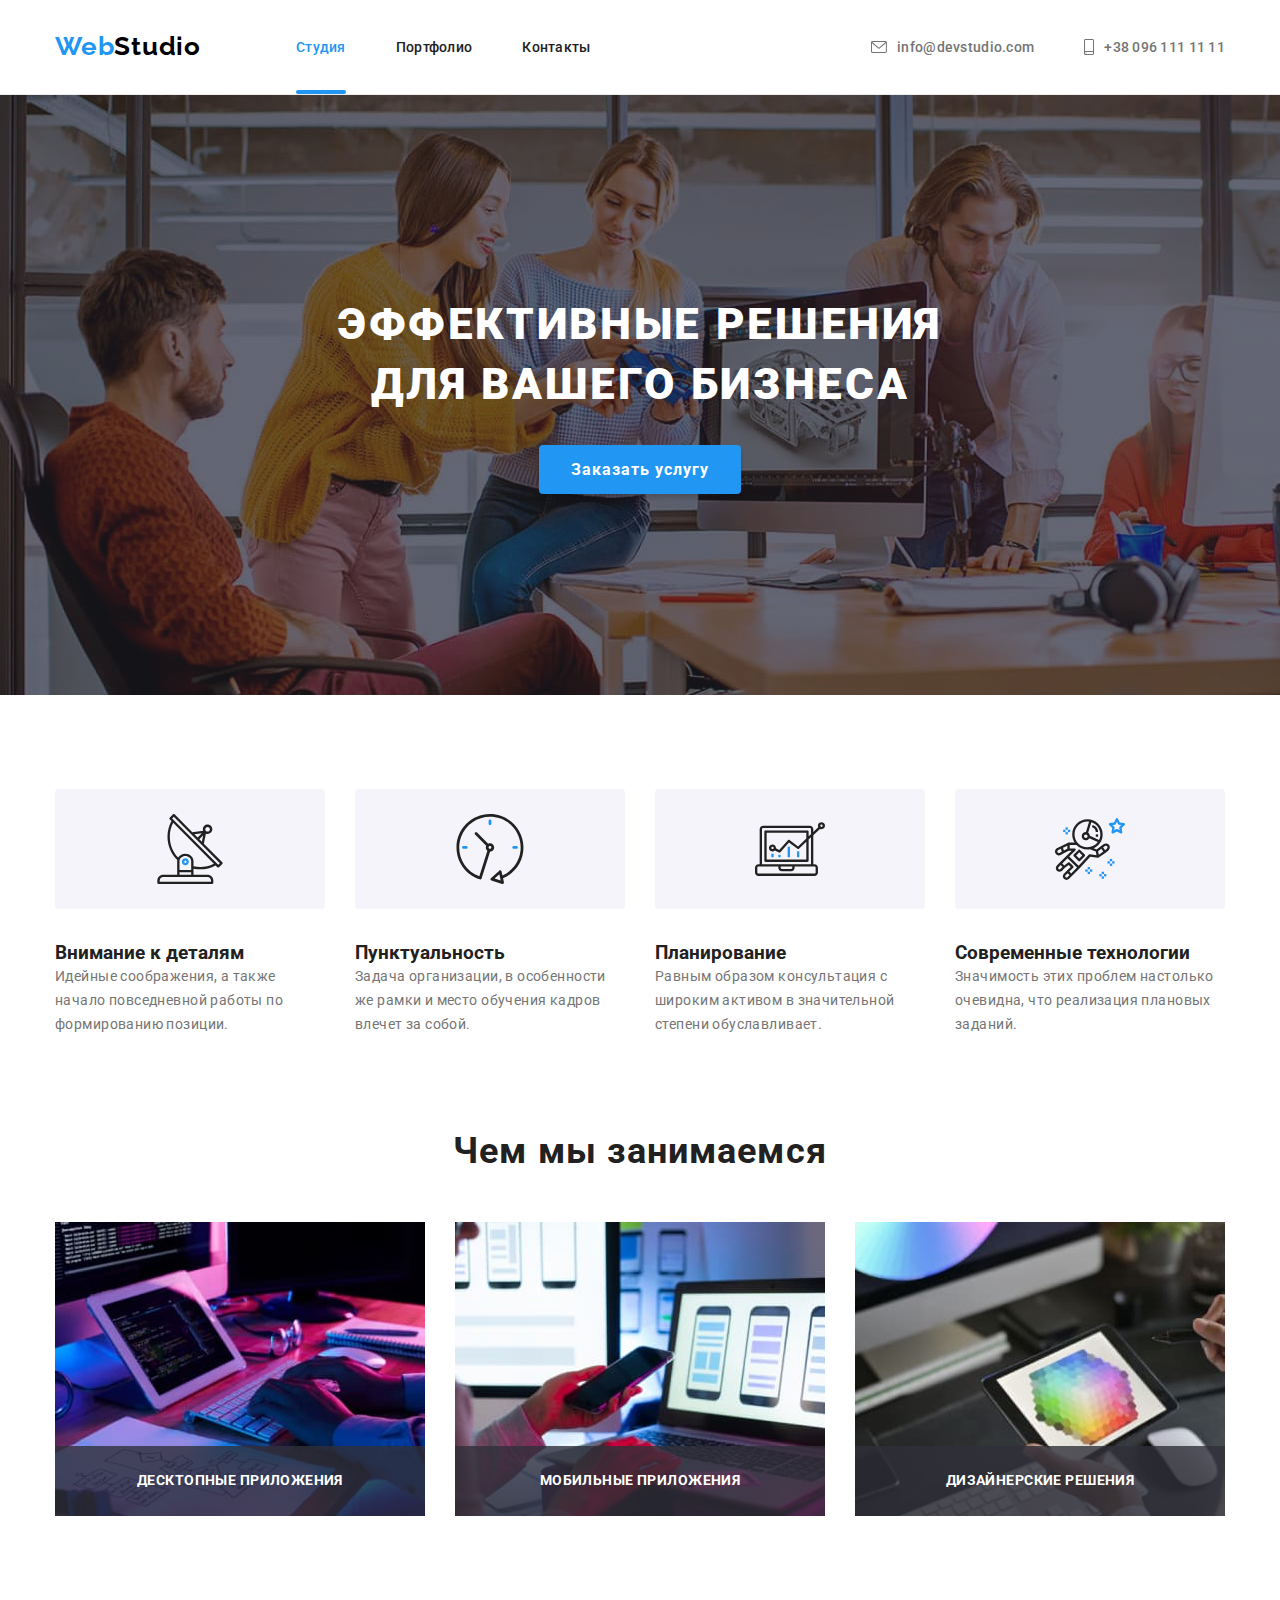
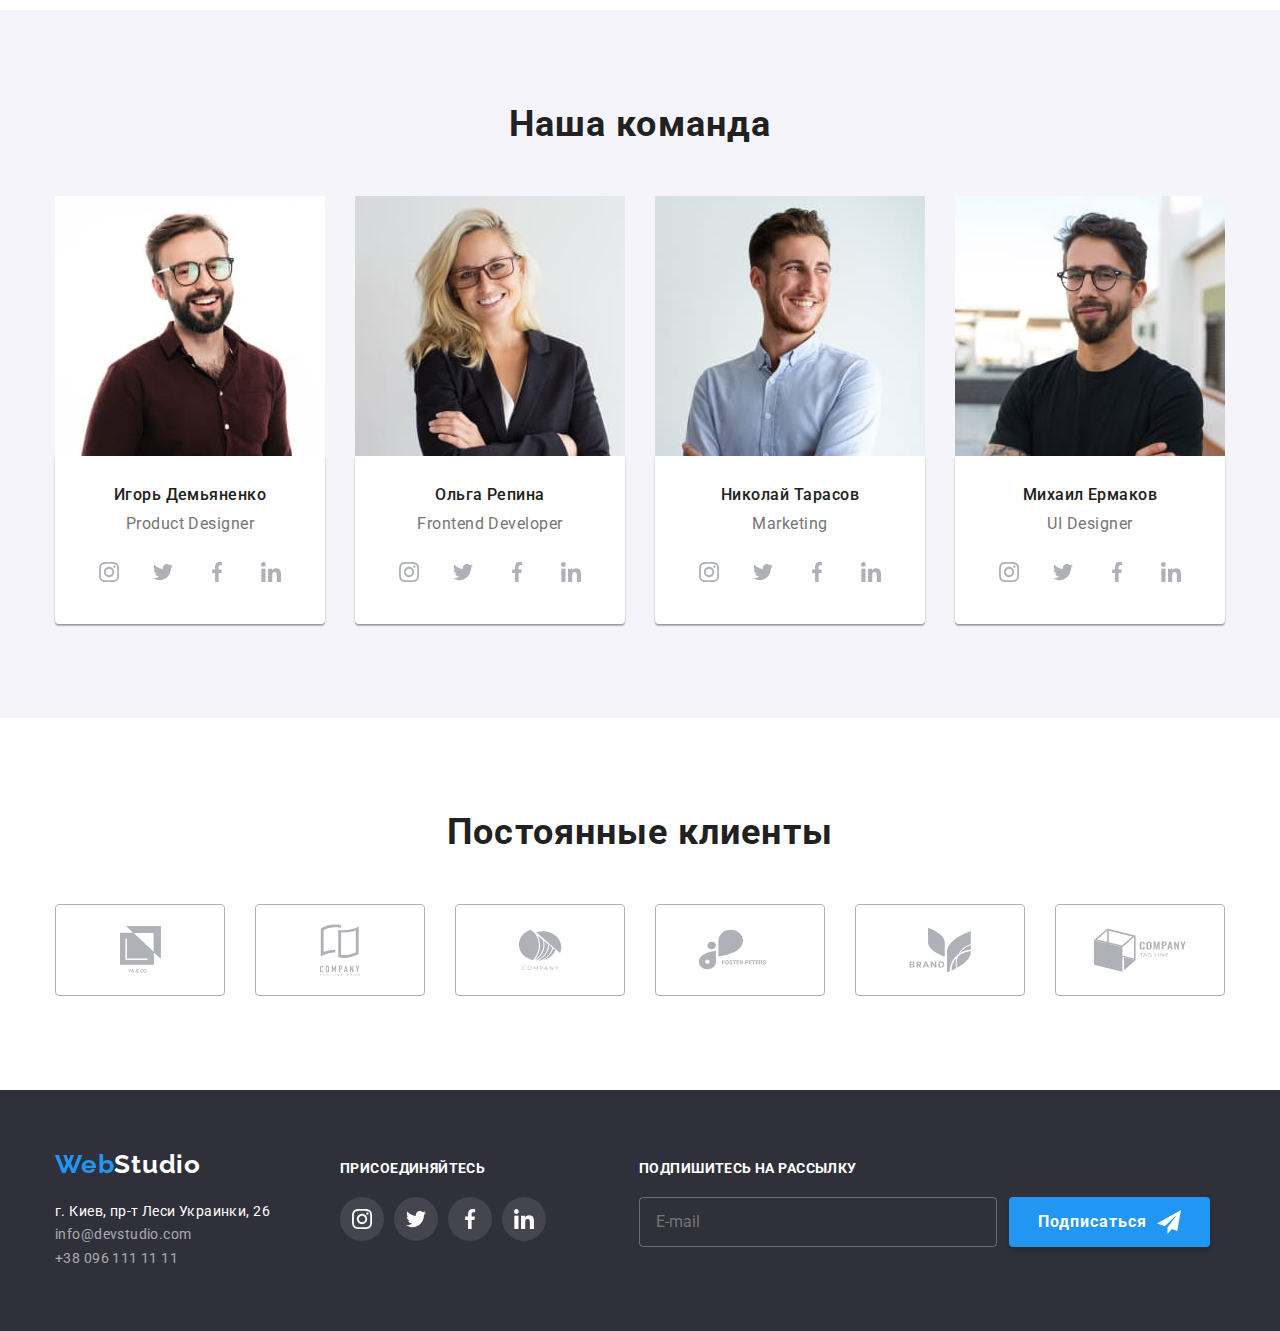
==== commit 4270bef4: "applied BEM partially" ====
--- a/index.html
+++ b/index.html
@@ -26,31 +26,31 @@
             >Web<span class="logo logo-part">Studio</span></a
           >
           <ul class="menu list">
-            <li class="menu-item">
-              <a class="menu-link link current" href="">Студия
-              </a>
-            </li>
-            <li class="menu-item">
-              <a class="menu-link link" href="./portfolio.html">Портфолио</a>
-            </li>
-            <li class="menu-item">
-              <a class="menu-link link" href="">Контакты</a>
+            <li class="menu__item">
+              <a class="menu__link link current" href="">Студия
+              </a>
+            </li>
+            <li class="menu__item">
+              <a class="menu__link link" href="./portfolio.html">Портфолио</a>
+            </li>
+            <li class="menu__item">
+              <a class="menu__link link" href="">Контакты</a>
             </li>
           </ul>
         </nav>
         <ul class="header-contacts list">
           </li>
           <li class="header-contact-item">
-            <a class="mail-link link" href="mailto:info@devstudio.com"> 
-              <svg class="contact-icon" width="16px" height="12px">
+            <a class="header__mail-link link" href="mailto:info@devstudio.com"> 
+              <svg class="contact__icon" width="16px" height="12px">
                 <use href="./images/sprite.svg#icon-envelope"></use>
               </svg>
             info@devstudio.com</a
             >
           </li>
           <li class="header-contact-item">
-            <a class="tel-link link" href="tel:+380961111111">
-              <svg class="contact-icon" width="10px" height="16px">
+            <a class="header__tel-link link" href="tel:+380961111111">
+              <svg class="contact__icon" width="10px" height="16px">
                 <use href="./images/sprite.svg#icon-smartphone"></use>
               </svg>
               +38 096 111 11 11</a
@@ -77,9 +77,9 @@
         <div class="container">
           <h2 class="titles visually-hidden">Преимущества</h2>
           <ul class="advant-list list">
-            <li class="advant-list-item">
+            <li class="advant-list__item">
               <div class="advant-cards">
-                <svg class="advant-cards-icon" width="270px" height="120px">
+                <svg class="advant-cards__icon" width="270px" height="120px">
                   <use href="./images/sprite.svg#icon-antenna"></use>
                 </svg>
               </div>
@@ -89,9 +89,9 @@
                 формированию позиции.
               </p>
             </li>
-            <li class="advant-list-item">
+            <li class="advant-list__item">
               <div class="advant-cards">
-                <svg class="advant-cards-icon" width="270px" height="120px">
+                <svg class="advant-cards__icon" width="270px" height="120px">
                   <use href="./images/sprite.svg#icon-clock"></use>
               </svg>
               <h3 class="advant-title">Пунктуальность</h3>
@@ -100,9 +100,9 @@
                 кадров влечет за собой.
               </p>
             </li>
-            <li class="advant-list-item">
+            <li class="advant-list__item">
               <div class="advant-cards">
-                <svg class="advant-cards-icon" width="270px" height="120px">
+                <svg class="advant-cards__icon" width="270px" height="120px">
                   <use href="./images/sprite.svg#icon-diagram"></use>
                 </svg>
               <h3 class="advant-title">Планирование</h3>
@@ -111,9 +111,9 @@
                 степени обуславливает.
               </p>
             </li>
-            <li class="advant-list-item">
+            <li class="advant-list__item">
               <div class="advant-cards">
-                <svg class="advant-cards-icon" width="270px" height="120px">
+                <svg class="advant-cards__icon" width="270px" height="120px">
                   <use href="./images/sprite.svg#icon-astronaut"></use>
                 </svg>
               <h3 class="advant-title">Современные технологии</h3>
@@ -131,9 +131,9 @@
         <div class="container">
           <h2 class="titles">Чем мы занимаемся</h2>
           <ul class="occup-list list">
-            <li class="occup-list-item">
-              <img
-                class="occup-icon"
+            <li class="occup-list__item">
+              <img
+                class="occup__icon"
                 src="./images/features/klava.jpg"
                 alt="клавиатура"
                 width="370"
@@ -142,9 +142,9 @@
                 <h3 class="occup-list-wrapper-text">Десктопные приложения</h3>
               </div>
             </li>
-            <li class="occup-list-item">
-              <img
-                class="occup-icon"
+            <li class="occup-list__item">
+              <img
+                class="occup__icon"
                 src="./images/features/smartphone.jpg"
                 alt="смартфон"
                 width="370"
@@ -153,9 +153,9 @@
                 <h3 class="occup-list-wrapper-text">Мобильные приложения</h3>
               </div>
             </li>
-            <li class="occup-list-item">
-              <img
-                class="occup-icon"
+            <li class="occup-list__item">
+              <img
+                class="occup__icon"
                 src="./images/features/tablet.jpg"
                 alt="планшет"
                 width="370"
@@ -169,13 +169,13 @@
       </section>
 
       <!-- TEAM -->
-      <section class="team section team-container">
+      <section class="section team-container">
         <div class="container">
           <h2 class="titles">Наша команда</h2>
           <ul class="team-list list">
-            <li class="team-list-item">
-              <img
-                class="team-list-icon"
+            <li class="team-list__item">
+              <img
+                class="team-list__icon"
                 src="./images/team/ihor.jpg"
                 alt="фото профиля"
                 width="270"
@@ -185,30 +185,30 @@
                 <h3 class="secondary-team-title">Игорь Демьяненко</h3>
                 <p lang="en" class="team-profession">Product Designer</p>
                 <ul class="social-list list">
-                  <li class="social-list-item">
-                    <a href="" class="social-list-links team-list-link">
-                      <svg class="social-list-icon" width="20px" height="20px">
+                  <li class="social-list__item">
+                    <a href="" class="social-list__links team-list__link_theme-light">
+                      <svg class="social-list__icon" width="20px" height="20px">
                         <use href="./images/sprite.svg#icon-instagram"></use>
                       </svg>
                     </a>
                   </li>
-                  <li class="social-list-item">
-                    <a href="" class="social-list-links team-list-link">
-                      <svg class="social-list-icon" width="20px" height="20px">
+                  <li class="social-list__item">
+                    <a href="" class="social-list__links team-list__link_theme-light">
+                      <svg class="social-list__icon" width="20px" height="20px">
                         <use href="./images/sprite.svg#icon-twitter"></use>
                       </svg>
                     </a>
                   </li>
-                  <li class="social-list-item">
-                    <a href="" class="social-list-links team-list-link">
-                      <svg class="social-list-icon" width="20px" height="20px">
+                  <li class="social-list__item">
+                    <a href="" class="social-list__links team-list__link_theme-light">
+                      <svg class="social-list__icon" width="20px" height="20px">
                         <use href="./images/sprite.svg#icon-facebook"></use>
                       </svg>
                     </a>
                   </li>
-                  <li class="social-list-item">
-                    <a href="" class="social-list-links team-list-link">
-                      <svg class="social-list-icon" width="20px" height="20px">
+                  <li class="social-list__item">
+                    <a href="" class="social-list__links team-list__link_theme-light">
+                      <svg class="social-list__icon" width="20px" height="20px">
                         <use href="./images/sprite.svg#icon-linkedin"></use>
                       </svg>
                     </a>
@@ -216,9 +216,9 @@
                 </ul>
               </div>
             </li>
-            <li class="team-list-item">
-              <img
-                class="team-list-icon"
+            <li class="team-list__item">
+              <img
+                class="team-list__icon"
                 src="./images/team/olga.jpg"
                 alt="фото профиля"
                 width="270"
@@ -228,30 +228,30 @@
                 <h3 class="secondary-team-title">Ольга Репина</h3>
                 <p lang="en" class="team-profession">Frontend Developer</p>
                 <ul class="social-list list">
-                  <li class="social-list-item">
-                    <a href="" class="social-list-links team-list-link">
-                      <svg class="social-list-icon" width="20px" height="20px">
+                  <li class="social-list__item">
+                    <a href="" class="social-list__links team-list__link_theme-light">
+                      <svg class="social-list__icon" width="20px" height="20px">
                         <use href="./images/sprite.svg#icon-instagram"></use>
                       </svg>
                     </a>
                   </li>
-                  <li class="social-list-item">
-                    <a href="" class="social-list-links team-list-link">
-                      <svg class="social-list-icon" width="20px" height="20px">
+                  <li class="social-list__item">
+                    <a href="" class="social-list__links team-list__link_theme-light">
+                      <svg class="social-list__icon" width="20px" height="20px">
                         <use href="./images/sprite.svg#icon-twitter"></use>
                       </svg>
                     </a>
                   </li>
-                  <li class="social-list-item">
-                    <a href="" class="social-list-links team-list-link">
-                      <svg class="social-list-icon" width="20px" height="20px">
+                  <li class="social-list__item">
+                    <a href="" class="social-list__links team-list__link_theme-light">
+                      <svg class="social-list__icon" width="20px" height="20px">
                         <use href="./images/sprite.svg#icon-facebook"></use>
                       </svg>
                     </a>
                   </li>
-                  <li class="social-list-item">
-                    <a href="" class="social-list-links team-list-link">
-                      <svg class="social-list-icon" width="20px" height="20px">
+                  <li class="social-list__item">
+                    <a href="" class="social-list__links team-list__link_theme-light">
+                      <svg class="social-list__icon" width="20px" height="20px">
                         <use href="./images/sprite.svg#icon-linkedin"></use>
                       </svg>
                     </a>
@@ -259,9 +259,9 @@
                 </ul>
               </div>
             </li>
-            <li class="team-list-item">
-              <img
-                class="team-list-icon"
+            <li class="team-list__item">
+              <img
+                class="team-list__icon"
                 src="./images/team/nikolay.jpg"
                 alt="фото профиля"
                 width="270"
@@ -271,30 +271,30 @@
                 <h3 class="secondary-team-title">Николай Тарасов</h3>
                 <p lang="en" class="team-profession">Marketing</p>
                 <ul class="social-list list">
-                  <li class="social-list-item">
-                    <a href="" class="social-list-links team-list-link">
-                      <svg class="social-list-icon" width="20px" height="20px">
+                  <li class="social-list__item">
+                    <a href="" class="social-list__links team-list__link_theme-light">
+                      <svg class="social-list__icon" width="20px" height="20px">
                         <use href="./images/sprite.svg#icon-instagram"></use>
                       </svg>
                     </a>
                   </li>
-                  <li class="social-list-item">
-                    <a href="" class="social-list-links team-list-link">
-                      <svg class="social-list-icon" width="20px" height="20px">
+                  <li class="social-list__item">
+                    <a href="" class="social-list__links team-list__link_theme-light">
+                      <svg class="social-list__icon" width="20px" height="20px">
                         <use href="./images/sprite.svg#icon-twitter"></use>
                       </svg>
                     </a>
                   </li>
-                  <li class="social-list-item">
-                    <a href="" class="social-list-links team-list-link">
-                      <svg class="social-list-icon" width="20px" height="20px">
+                  <li class="social-list__item">
+                    <a href="" class="social-list__links team-list__link_theme-light">
+                      <svg class="social-list__icon" width="20px" height="20px">
                         <use href="./images/sprite.svg#icon-facebook"></use>
                       </svg>
                     </a>
                   </li>
-                  <li class="social-list-item">
-                    <a href="" class="social-list-links team-list-link">
-                      <svg class="social-list-icon" width="20px" height="20px">
+                  <li class="social-list__item">
+                    <a href="" class="social-list__links team-list__link_theme-light">
+                      <svg class="social-list__icon" width="20px" height="20px">
                         <use href="./images/sprite.svg#icon-linkedin"></use>
                       </svg>
                     </a>
@@ -302,9 +302,9 @@
                 </ul>
               </div>
             </li>
-            <li class="team-list-item">
-              <img
-                class="team-list-icon"
+            <li class="team-list__item">
+              <img
+                class="team-list__icon"
                 src="./images/team/mikhail.jpg"
                 alt="фото профиля"
                 width="270"
@@ -314,30 +314,30 @@
                 <h3 class="secondary-team-title">Михаил Ермаков</h3>
                 <p lang="en" class="team-profession">UI Designer</p>
                 <ul class="social-list list">
-                  <li class="social-list-item">
-                    <a href="" class="social-list-links team-list-link">
-                      <svg class="social-list-icon" width="20px" height="20px">
+                  <li class="social-list__item">
+                    <a href="" class="social-list__links team-list__link_theme-light">
+                      <svg class="social-list__icon" width="20px" height="20px">
                         <use href="./images/sprite.svg#icon-instagram"></use>
                       </svg>
                     </a>
                   </li>
-                  <li class="social-list-item">
-                    <a href="" class="social-list-links team-list-link">
-                      <svg class="social-list-icon" width="20px" height="20px">
+                  <li class="social-list__item">
+                    <a href="" class="social-list__links team-list__link_theme-light">
+                      <svg class="social-list__icon" width="20px" height="20px">
                         <use href="./images/sprite.svg#icon-twitter"></use>
                       </svg>
                     </a>
                   </li>
-                  <li class="social-list-item">
-                    <a href="" class="social-list-links team-list-link">
-                      <svg class="social-list-icon" width="20px" height="20px">
+                  <li class="social-list__item">
+                    <a href="" class="social-list__links team-list__link_theme-light">
+                      <svg class="social-list__icon" width="20px" height="20px">
                         <use href="./images/sprite.svg#icon-facebook"></use>
                       </svg>
                     </a>
                   </li>
-                  <li class="social-list-item">
-                    <a href="" class="social-list-links team-list-link">
-                      <svg class="social-list-icon" width="20px" height="20px">
+                  <li class="social-list__item">
+                    <a href="" class="social-list__links team-list__link_theme-light">
+                      <svg class="social-list__icon" width="20px" height="20px">
                         <use href="./images/sprite.svg#icon-linkedin"></use>
                       </svg>
                     </a>
@@ -353,44 +353,44 @@
         <div class="container">
           <h2 class="titles" >Постоянные клиенты</h2>
           <ul class="clients-list list">
-            <li class="clients-list-item">
-              <a href class="clients-list-link link">
-                <svg class="clients-cards-icon" width="41px" height="47px">
+            <li class="clients-list__item">
+              <a href class="clients-list__link link">
+                <svg class="clients-cards__icon" width="41px" height="47px">
                   <use href="./images/sprite.svg#icon-ya-and-co"></use>
                 </svg>
               </a>
             </li>
-            <li class="clients-list-item">
-              <a href class="clients-list-link link">
-                <svg class="clients-cards-icon" width="40px" height="52px">
+            <li class="clients-list__item">
+              <a href class="clients-list__link link">
+                <svg class="clients-cards__icon" width="40px" height="52px">
                   <use href="./images/sprite.svg#icon-company-union"></use>
                 </svg>
               </a>
             </li>
-            <li class="clients-list-item">
-              <a href class="clients-list-link link">
-                <svg class="clients-cards-icon" width="44px" height="41px">
+            <li class="clients-list__item">
+              <a href class="clients-list__link link">
+                <svg class="clients-cards__icon" width="44px" height="41px">
                   <use href="./images/sprite.svg#icon-company"></use>
                 </svg>
               </a>
             </li>
-            <li class="clients-list-item">
-              <a href class="clients-list-link link">
-                <svg class="clients-cards-icon" width="85px" height="41px">
+            <li class="clients-list__item">
+              <a href class="clients-list__link link">
+                <svg class="clients-cards__icon" width="85px" height="41px">
                   <use href="./images/sprite.svg#icon-foster-peters"></use>
                 </svg>
               </a>
             </li>
-            <li class="clients-list-item">
-              <a href class="clients-list-link link">
-                <svg class="clients-cards-icon" width="63px" height="46px">
+            <li class="clients-list__item">
+              <a href class="clients-list__link link">
+                <svg class="clients-cards__icon" width="63px" height="46px">
                   <use href="./images/sprite.svg#icon-brand"></use>
                 </svg>
               </a>
             </li>
-            <li class="clients-list-item">
-              <a href class="clients-list-link link">
-                <svg class="clients-cards-icon" width="94px" height="44px">
+            <li class="clients-list__item">
+              <a href class="clients-list__link link">
+                <svg class="clients-cards__icon" width="94px" height="44px">
                   <use href="./images/sprite.svg#icon-tag-line"></use>
                 </svg>
               </a>
@@ -405,10 +405,10 @@
       <div class="container flex">
         <div class="footer-left-part">
           <a class="logo logo-link link" href="/"
-          >Web<span class="logo logo-part-footer">Studio</span></a
+          >Web<span class="logo logo-part_footer">Studio</span></a
         >
         <ul class="contacts-list list">
-          <li class="contacts-list-item">
+          <li class="contacts-list__item">
             <address>
               <a
                 class="contact-link-address link"
@@ -419,14 +419,14 @@
               >
             </address>
           </li>
-          <li class="contacts-list-item">
+          <li class="contacts-list__item">
             <address>
               <a class="contact-link link" href="mailto:info@devstudio.com"
                 >info@devstudio.com</a
               >
             </address>
           </li>
-          <li class="contacts-list-item">
+          <li class="contacts-list__item">
             <address>
               <a class="contact-link link" href="tel:+380961111111"
                 >+38 096 111 11 11</a
@@ -435,30 +435,30 @@
         <div class="footer-right-part">
            <h3 class="footer-right-part-title">присоединяйтесь</h3>
            <ul class="footer-social-list list">
-                  <li class="footer-social-list-item">
-                    <a href="" class="social-list-links footer-list-link">
-                      <svg class="footer-social-list-icon" width="20px" height="20px">
+                  <li class="footer-social-list__item">
+                    <a href="" class="social-list__links footer-list__link_theme-dark">
+                      <svg class="footer-social-list__icon" width="20px" height="20px">
                         <use href="./images/sprite.svg#icon-instagram"></use>
                       </svg>
                     </a>
                   </li>
-                  <li class="footer-social-list-item">
-                    <a href="" class="social-list-links footer-list-link">
-                      <svg class="footer-social-list-icon" width="20px" height="20px">
+                  <li class="footer-social-list__item">
+                    <a href="" class="social-list__links footer-list__link_theme-dark">
+                      <svg class="footer-social-list__icon" width="20px" height="20px">
                         <use href="./images/sprite.svg#icon-twitter"></use>
                       </svg>
                     </a>
                   </li>
-                  <li class="footer-social-list-item">
-                    <a href="" class="social-list-links footer-list-link">
-                      <svg class="footer-social-list-icon" width="20px" height="20px">
+                  <li class="footer-social-list__item">
+                    <a href="" class="social-list__links footer-list__link_theme-dark">
+                      <svg class="footer-social-list__icon" width="20px" height="20px">
                         <use href="./images/sprite.svg#icon-facebook"></use>
                       </svg>
                     </a>
                   </li>
-                  <li class="footer-social-list-item">
-                    <a href="" class="social-list-links footer-list-link">
-                      <svg class="footer-social-list-icon" width="20px" height="20px">
+                  <li class="footer-social-list__item">
+                    <a href="" class="social-list__links footer-list__link_theme-dark">
+                      <svg class="footer-social-list__icon" width="20px" height="20px">
                         <use href="./images/sprite.svg#icon-linkedin"></use>
                       </svg>
                     </a>
--- a/css/main.min.css
+++ b/css/main.min.css
@@ -1,2 +1,2 @@
-:root{--accent-color: #2196f3;--button-color: #188ce8;--white-color: #ffffff;--grey-color: #757575}.visually-hidden{position:absolute !important;clip:rect(1px 1px 1px 1px);clip:rect(1px, 1px, 1px, 1px);padding:0 !important;border:0 !important;height:1px !important;width:1px !important;overflow:hidden}h1,h2,h3,h4,h5,h6,p{margin-top:0;margin-bottom:0}ul{margin-top:0;margin-bottom:0;padding-left:0}img{display:block}.list{list-style:none}.link{text-decoration:none;color:inherit}body{font-family:"Roboto", sans-serif;color:#212121}.section{padding-top:94px;padding-bottom:94px}.container{width:1200px;margin:0 auto;padding-left:15px;padding-right:15px}.logo{font-family:"Raleway", sans-serif;font-weight:700;font-size:26px;line-height:1, 19;letter-spacing:0.03em}.titles{margin-bottom:50px;font-weight:700;font-size:36px;line-height:1.16;text-align:center;letter-spacing:0.03em}.social-list-links{display:flex;align-items:center;justify-content:center;width:44px;height:44px;border-radius:50%}.backdrop{position:fixed;top:0;left:0;width:100vw;height:100vh;background-color:rgba(0,0,0,0.2);transition:opacity 250ms linear, visibility 250ms linear}.is-hidden{opacity:0;visibility:hidden;pointer-events:none}.modal{position:absolute;top:50%;left:50%;padding:40px;width:528px;height:581px;background-color:#ffffff;transform:translate(-50%, -50%)}.close-btn{position:absolute;top:8px;right:8px;width:30px;height:30px;border-radius:50%;border:1px solid rgba(0,0,0,0.1);background-color:transparent;cursor:pointer;padding:0}.modal-form{display:flex;flex-direction:column}.modal-form-title{font-weight:700;font-size:20px;line-height:1.15;letter-spacing:0.03em;text-align:center;margin-bottom:12px}.modal-form-field{margin-bottom:10px}.modal-form-label{font-size:12px;line-height:1.16;letter-spacing:0.01em;color:var(--grey-color)}.modal-form-wrapper{display:block;position:relative;margin-top:4px}.modal-form-input{width:100%;height:40px;border:1px solid rgba(33,33,33,0.2);border-radius:4px;padding-left:42px;cursor:pointer}.modal-form-input:hover,.modal-form-input:focus{border-color:var(--accent-color);outline:none;transition:border-color 250ms cubic-bezier(0.4, 0, 0.2, 1)}.modal-form-icons{position:absolute;top:50%;left:12px;transform:translateY(-50%)}.modal-form-comment-field{margin-bottom:20px}.modal-form-comment-label{font-size:12px;line-height:1.16;letter-spacing:0.01em;color:var(--grey-color)}.modal-form-comments:focus,.modal-form-comments:hover{border-color:var(--accent-color);outline:none;transition:border-color 250ms cubic-bezier(0.4, 0, 0.2, 1)}.modal-form-input:hover+.modal-form-icons,.modal-form-input:focus+.modal-form-icons{fill:var(--accent-color);outline:none;transition:border-color 250ms cubic-bezier(0.4, 0, 0.2, 1),fill 250ms cubic-bezier(0.4, 0, 0.2, 1)}.modal-form-comments{width:100%;height:120px;margin-top:4px;resize:none;padding:12px 16px;border-radius:4px;border:1px solid rgba(33,33,33,0.2)}.modal-form-comments::placeholder{color:rgba(117,117,117,0.5)}.modal-form-checkbox{outline:none}.modal-form-checkbox-label{display:flex;justify-content:center;align-items:center;font-size:14px;line-height:1.71;letter-spacing:0.03em;color:var(--grey-color)}.modal-form-checkbox-label::before{display:block;content:"";width:16px;height:15px;border:1px solid #212121;border-radius:2px;cursor:pointer;margin-right:7px}.modal-form-checkbox:checked+.modal-form-checkbox-label::before{background-image:url(../images/icon_check.svg);border-color:var(--accent-color)}.modal-form-checkbox:focus+.modal-form-checkbox-label::before{border-color:var(--accent-color)}.modal-form-btn{align-self:center;font-weight:700;letter-spacing:0.06em;line-height:1.87;color:var(--white-color);width:200px;height:50px;padding:10px 56px;background-color:var(--accent-color);border:none;border-radius:4px;cursor:pointer;margin-top:30px}.modal-form-label-link{color:var(--accent-color)}.header{padding-top:32px;padding-bottom:32px;border-bottom:1px solid #ececec}.header-container{display:flex;align-items:center}.main-navigation{display:flex;align-items:center}.menu{display:flex;align-items:center}.menu-item:not(:last-child){margin-right:50px}.header-contacts{margin-left:auto;display:flex;align-items:center}.header-contact-item:not(:last-child){margin-right:50px}.logo-part{color:black}.logo-link-header{margin-right:95px;color:#2196f3}.menu-link{font-family:"Roboto", sans-serif;font-weight:500;font-size:14px;line-height:0.87;letter-spacing:0.02em;color:#212121;position:relative;transition:color 250ms cubic-bezier(0.4, 0, 0.2, 1)}.menu-link:hover,.menu-link:focus{color:var(--accent-color)}.current{color:var(--accent-color)}.current::after{content:"";position:absolute;bottom:-39px;left:0;width:100%;height:4px;background-color:var(--accent-color);border-radius:2px}.contact-icon{fill:currentColor;margin-right:10px}.mail-link{display:flex;align-items:center;font-weight:500;font-size:14px;line-height:0.87;letter-spacing:0.02em;color:var(--grey-color);transition:color 250ms cubic-bezier(0.4, 0, 0.2, 1)}.mail-link:hover,.mail-link:focus{color:var(--accent-color)}.tel-link{display:flex;align-items:center;font-weight:500;font-size:14px;line-height:0.87;letter-spacing:0.02em;color:var(--grey-color);transition:color 250ms cubic-bezier(0.4, 0, 0.2, 1)}.tel-link:hover,.tel-link:focus{color:var(--accent-color)}.hero-container{background-image:linear-gradient(rgba(47,48,58,0.4), rgba(47,48,58,0.4)),url("../images/hero/bg.jpg");background-size:cover;padding-top:200px;padding-bottom:200px;text-align:center;background-color:#2f303a;height:600px}.hero-title{margin-bottom:30px;font-family:"Roboto", sans-serif;font-weight:900;font-size:44px;line-height:1.36;text-align:center;letter-spacing:0.06em;text-transform:uppercase;color:var(--white-color)}.modal-btn{margin:0 auto;padding:10px 32px;border:none;box-shadow:0px 4px 4px rgba(0,0,0,0.15);border-radius:4px;font-weight:700;font-size:16px;line-height:1.87;cursor:pointer;display:flex;align-items:center;text-align:center;letter-spacing:0.06em;background-color:var(--accent-color);color:var(--white-color);transition:background-color 250ms cubic-bezier(0.4, 0, 0.2, 1)}.modal-btn:hover,.modal-btn:focus{background-color:var(--button-color)}.advant-cards-icon{margin-bottom:30px;padding:25px 100px;background-color:#f5f4fa;border-radius:4px}.advant-list{display:flex;justify-content:space-between}.advant-list-item{width:270px}.advant-list-item:not(:last-child){margin-right:30px}.advant-text{font-size:14px;line-height:1.71;letter-spacing:0.03em;color:var(--grey-color)}.occup-list{display:flex;margin-right:-30px}.occup-list-item{position:relative;flex-basis:calc 3.33333px;margin-right:30px}.occup-list-wrapper{position:absolute;bottom:0;left:0;width:100%;background-color:rgba(47,48,58,0.8)}.occup-list-wrapper-text{color:var(--white-color);font-size:14px;line-height:1.14;text-align:center;letter-spacing:0.03em;text-transform:uppercase;padding:27px 0}.team-container{background-color:#f5f4fa}.team-list{display:flex;margin-right:-30px}.team-list-item{flex-basis:calc((100% - 120px) / 4);margin-right:30px}.secondary-team-title{margin-bottom:10px;font-weight:500;font-size:16px;line-height:1.18;text-align:center;letter-spacing:0.03em}.team-profession{font-size:16px;line-height:1.18;text-align:center;letter-spacing:0.03em;color:var(--grey-color);margin-bottom:16px}.team-card{background:#ffffff;box-shadow:0px 1px 3px rgba(0,0,0,0.12),0px 1px 1px rgba(0,0,0,0.14),0px 2px 1px rgba(0,0,0,0.2);border-radius:0px 0px 4px 4px;padding-top:30px;padding-bottom:30px;padding-left:32px;padding-right:32px}.social-list{display:flex;justify-content:space-between}.social-list-icon{fill:currentColor}.team-list-link{background-color:#ffffff;color:#afb1b8;transition:background-color 250ms cubic-bezier(0.4, 0, 0.2, 1)}.social-list-links:hover,.social-list-links:focus{color:var(--white-color);background-color:var(--accent-color)}.clients-list{display:flex;justify-content:space-between}.clients-list-item{width:170px;height:92px}.clients-list-link{display:flex;align-items:center;justify-content:center;border:1px solid #afb1b8;border-radius:4px;width:100%;height:100%;fill:#afb1b8}.clients-list-link{color:currentColor}.clients-list-link:hover,.clients-list-link:focus{border-color:var(--accent-color);fill:var(--accent-color)}.footer{padding-top:60px;padding-bottom:60px}.footer-container{background-color:#2f303a}.logo-link{color:#2196f3}.logo-part-footer{color:var(--white-color)}.contacts-list{margin-top:20px}.contacts-list-item:not(:last-child){margin-bottom:10px}.contact-link-address{font-style:normal;font-size:14px;line-height:1.71;letter-spacing:0.03em;color:var(--white-color);transition:color 250ms cubic-bezier(0.4, 0, 0.2, 1)}.contact-link{font-style:normal;font-size:14px;line-height:1.71;letter-spacing:0.03em;color:rgba(255,255,255,0.6);transition:color 250ms cubic-bezier(0.4, 0, 0.2, 1)}.contact-link-address:hover,.contact-link-address:focus{color:var(--accent-color)}.contact-link:hover,.contact-link:focus{color:var(--accent-color)}.flex{display:flex;align-items:baseline}.footer-left-part{margin-right:70px}.footer-right-part{width:206px;height:80px}.footer-right-part-title{font-size:14px;line-height:1.14;letter-spacing:0.03em;text-transform:uppercase;color:var(--white-color);margin-bottom:20px}.footer-social-list{display:flex;justify-content:space-between;align-items:baseline}.footer-social-list-icon{fill:currentColor}.footer-list-link{background-color:rgba(255,255,255,0.1);color:var(--white-color);transition:background-color 250ms cubic-bezier(0.4, 0, 0.2, 1)}.footer-list-link:hover,.footer-list-link:focus{background-color:var(--accent-color)}.footer-form-box-title{font-size:14px;line-height:1.14;letter-spacing:0.03em;text-transform:uppercase;color:var(--white-color);margin-bottom:20px}.footer-form-box{margin-left:93px}.footer-form{display:flex}.footer-form-field{width:358px;height:50px;padding-left:16px;color:var(--white-color);border:1px solid rgba(255,255,255,0.3);border-radius:4px;background-color:transparent}.footer-form-btn{display:flex;align-items:center;margin-left:12px;padding:10px 29px;background-color:var(--accent-color);box-shadow:0px 4px 4px rgba(0,0,0,0.15);border-radius:4px;border:0;font-size:16px;font-weight:700;line-height:1.87;letter-spacing:0.06em;color:var(--white-color);cursor:pointer;transition:background-color 250ms cubic-bezier(0.4, 0, 0.2, 1)}.footer-form-btn:hover,.footer-form-btn:focus{background-color:var(--button-color)}.footer-form-icon{fill:var(--white-color);margin-left:10px}.navi-list{display:flex;justify-content:space-between;width:610px;margin-left:280px;margin-right:280px;margin-bottom:35px}.portfolio-btn{padding:6px 22px;border:none;border-radius:4px;font-weight:500;font-size:16px;line-height:1.62;text-align:center;letter-spacing:0.03em;cursor:pointer;transition:background-color 250ms cubic-bezier(0.4, 0, 0.2, 1),color 250ms cubic-bezier(0.4, 0, 0.2, 1),box-shadow 250ms cubic-bezier(0.4, 0, 0.2, 1)}.portfolio-btn:hover,.portfolio-btn:focus{background-color:#2196f3;color:var(--white-color);box-shadow:0px 3px 1px rgba(0,0,0,0.1),0px 1px 2px rgba(0,0,0,0.08),0px 2px 2px rgba(0,0,0,0.12)}.projects-list{display:flex;flex-wrap:wrap;margin-right:-30px;margin-bottom:-30px}.projects-list-link{display:block}.projects-list-img-wrapper{position:relative;overflow:hidden}.projects-item{flex-basis:calc 3.33333px;margin-right:30px;margin-bottom:30px}.projects-item:focus,.projects-item:hover{box-shadow:0px 1px 1px rgba(0,0,0,0.12),0px 4px 4px rgba(0,0,0,0.06),1px 4px 6px rgba(0,0,0,0.16)}.projects-list-link:focus .overlay,.projects-list-link:hover .overlay{transform:translateY(0%)}.projects-info{padding:20px 24px;border:1px solid #ececec}.projects-title{margin-bottom:4px;font-weight:700;font-size:18px;line-height:2;letter-spacing:0.06em}.projects-text{font-size:16px;line-height:1.87;letter-spacing:0.03em;color:var(--grey-color)}.overlay{position:absolute;top:0;left:0;width:100%;height:100%;font-size:18px;line-height:1.56;letter-spacing:0.03em;background-color:rgba(33,150,243,0.9);color:var(--white-color);overflow:auto;padding:63px 24px;transform:translateY(100%);transition:transform 250ms cubic-bezier(0.4, 0, 0.2, 1)}
+:root{--accent-color: #2196f3;--button-color: #188ce8;--white-color: #ffffff;--grey-color: #757575}.visually-hidden{position:absolute !important;clip:rect(1px 1px 1px 1px);clip:rect(1px, 1px, 1px, 1px);padding:0 !important;border:0 !important;height:1px !important;width:1px !important;overflow:hidden}h1,h2,h3,h4,h5,h6,p{margin-top:0;margin-bottom:0}ul{margin-top:0;margin-bottom:0;padding-left:0}img{display:block}.list{list-style:none}.link{text-decoration:none;color:inherit}body{font-family:"Roboto", sans-serif;color:#212121}.section{padding-top:94px;padding-bottom:94px}.container{width:1200px;margin:0 auto;padding-left:15px;padding-right:15px}.logo{font-family:"Raleway", sans-serif;font-weight:700;font-size:26px;line-height:1, 19;letter-spacing:0.03em}.titles{margin-bottom:50px;font-weight:700;font-size:36px;line-height:1.16;text-align:center;letter-spacing:0.03em}.social-list__links{display:flex;align-items:center;justify-content:center;width:44px;height:44px;border-radius:50%}.backdrop{position:fixed;top:0;left:0;width:100vw;height:100vh;background-color:rgba(0,0,0,0.2);transition:opacity 250ms linear, visibility 250ms linear}.is-hidden{opacity:0;visibility:hidden;pointer-events:none}.modal{position:absolute;top:50%;left:50%;padding:40px;width:528px;height:581px;background-color:#ffffff;transform:translate(-50%, -50%)}.close-btn{position:absolute;top:8px;right:8px;width:30px;height:30px;border-radius:50%;border:1px solid rgba(0,0,0,0.1);background-color:transparent;cursor:pointer;padding:0}.modal-form{display:flex;flex-direction:column}.modal-form-title{font-weight:700;font-size:20px;line-height:1.15;letter-spacing:0.03em;text-align:center;margin-bottom:12px}.modal-form-field{margin-bottom:10px}.modal-form-label{font-size:12px;line-height:1.16;letter-spacing:0.01em;color:var(--grey-color)}.modal-form-wrapper{display:block;position:relative;margin-top:4px}.modal-form-input{width:100%;height:40px;border:1px solid rgba(33,33,33,0.2);border-radius:4px;padding-left:42px;cursor:pointer}.modal-form-input:hover,.modal-form-input:focus{border-color:var(--accent-color);outline:none;transition:border-color 250ms cubic-bezier(0.4, 0, 0.2, 1)}.modal-form-icons{position:absolute;top:50%;left:12px;transform:translateY(-50%)}.modal-form-input:hover+.modal-form-icons,.modal-form-input:focus+.modal-form-icons{fill:var(--accent-color);outline:none;transition:border-color 250ms cubic-bezier(0.4, 0, 0.2, 1),fill 250ms cubic-bezier(0.4, 0, 0.2, 1)}.modal-form-comment-field{margin-bottom:20px}.modal-form-comment-label{font-size:12px;line-height:1.16;letter-spacing:0.01em;color:var(--grey-color)}.modal-form-comments{width:100%;height:120px;margin-top:4px;resize:none;padding:12px 16px;border-radius:4px;border:1px solid rgba(33,33,33,0.2)}.modal-form-comments:focus,.modal-form-comments:hover{border-color:var(--accent-color);outline:none;transition:border-color 250ms cubic-bezier(0.4, 0, 0.2, 1)}.modal-form-comments::placeholder{color:rgba(117,117,117,0.5)}.modal-form-checkbox{outline:none}.modal-form-checkbox-label{display:flex;justify-content:center;align-items:center;font-size:14px;line-height:1.71;letter-spacing:0.03em;color:var(--grey-color)}.modal-form-checkbox-label::before{display:block;content:"";width:16px;height:15px;border:1px solid #212121;border-radius:2px;cursor:pointer;margin-right:7px}.modal-form-checkbox:checked+.modal-form-checkbox-label::before{background-image:url(../images/icon_check.svg);border-color:var(--accent-color)}.modal-form-checkbox:focus+.modal-form-checkbox-label::before{border-color:var(--accent-color)}.modal-form-btn{align-self:center;font-weight:700;letter-spacing:0.06em;line-height:1.87;color:var(--white-color);width:200px;height:50px;padding:10px 56px;background-color:var(--accent-color);border:none;border-radius:4px;cursor:pointer;margin-top:30px}.modal-form-label-link{color:var(--accent-color)}.header{padding-top:32px;padding-bottom:32px;border-bottom:1px solid #ececec}.header-container{display:flex;align-items:center}.main-navigation{display:flex;align-items:center}.menu{display:flex;align-items:center}.menu__item:not(:last-child){margin-right:50px}.header-contacts{margin-left:auto;display:flex;align-items:center}.header-contact-item:not(:last-child){margin-right:50px}.logo-part{color:black}.logo-link-header{margin-right:95px;color:#2196f3}.menu__link{font-family:"Roboto", sans-serif;font-weight:500;font-size:14px;line-height:0.87;letter-spacing:0.02em;color:#212121;position:relative;transition:color 250ms cubic-bezier(0.4, 0, 0.2, 1)}.menu__link:hover,.menu__link:focus{color:var(--accent-color)}.current{color:var(--accent-color)}.current::after{content:"";position:absolute;bottom:-39px;left:0;width:100%;height:4px;background-color:var(--accent-color);border-radius:2px}.contact__icon{fill:currentColor;margin-right:10px}.header__mail-link{display:flex;align-items:center;font-weight:500;font-size:14px;line-height:0.87;letter-spacing:0.02em;color:var(--grey-color);transition:color 250ms cubic-bezier(0.4, 0, 0.2, 1)}.header__mail-link:hover,.header__mail-link:focus{color:var(--accent-color)}.header__tel-link{display:flex;align-items:center;font-weight:500;font-size:14px;line-height:0.87;letter-spacing:0.02em;color:var(--grey-color);transition:color 250ms cubic-bezier(0.4, 0, 0.2, 1)}.header__tel-link:hover,.header__tel-link:focus{color:var(--accent-color)}.hero-container{background-image:linear-gradient(rgba(47,48,58,0.4), rgba(47,48,58,0.4)),url("../images/hero/bg.jpg");background-size:cover;padding-top:200px;padding-bottom:200px;text-align:center;background-color:#2f303a;height:600px}.hero-title{margin-bottom:30px;font-family:"Roboto", sans-serif;font-weight:900;font-size:44px;line-height:1.36;text-align:center;letter-spacing:0.06em;text-transform:uppercase;color:var(--white-color)}.modal-btn{margin:0 auto;padding:10px 32px;border:none;box-shadow:0px 4px 4px rgba(0,0,0,0.15);border-radius:4px;font-weight:700;font-size:16px;line-height:1.87;cursor:pointer;display:flex;align-items:center;text-align:center;letter-spacing:0.06em;background-color:var(--accent-color);color:var(--white-color);transition:background-color 250ms cubic-bezier(0.4, 0, 0.2, 1)}.modal-btn:hover,.modal-btn:focus{background-color:var(--button-color)}.advant-cards__icon{margin-bottom:30px;padding:25px 100px;background-color:#f5f4fa;border-radius:4px}.advant-list{display:flex;justify-content:space-between}.advant-list__item{width:270px}.advant-list__item:not(:last-child){margin-right:30px}.advant-text{font-size:14px;line-height:1.71;letter-spacing:0.03em;color:var(--grey-color)}.occup-list{display:flex;margin-right:-30px}.occup-list__item{position:relative;flex-basis:calc 3.33333px;margin-right:30px}.occup-list-wrapper{position:absolute;bottom:0;left:0;width:100%;background-color:rgba(47,48,58,0.8)}.occup-list-wrapper-text{color:var(--white-color);font-size:14px;line-height:1.14;text-align:center;letter-spacing:0.03em;text-transform:uppercase;padding:27px 0}.team-container{background-color:#f5f4fa}.team-list{display:flex;margin-right:-30px}.team-list__item{flex-basis:calc((100% - 120px) / 4);margin-right:30px}.secondary-team-title{margin-bottom:10px;font-weight:500;font-size:16px;line-height:1.18;text-align:center;letter-spacing:0.03em}.team-profession{font-size:16px;line-height:1.18;text-align:center;letter-spacing:0.03em;color:var(--grey-color);margin-bottom:16px}.team-card{background:#ffffff;box-shadow:0px 1px 3px rgba(0,0,0,0.12),0px 1px 1px rgba(0,0,0,0.14),0px 2px 1px rgba(0,0,0,0.2);border-radius:0px 0px 4px 4px;padding-top:30px;padding-bottom:30px;padding-left:32px;padding-right:32px}.social-list{display:flex;justify-content:space-between}.social-list__icon{fill:currentColor}.team-list__link_theme-light{background-color:#ffffff;color:#afb1b8;transition:background-color 250ms cubic-bezier(0.4, 0, 0.2, 1)}.social-list__links:hover,.social-list__links:focus{color:var(--white-color);background-color:var(--accent-color)}.clients-list{display:flex;justify-content:space-between}.clients-list__item{width:170px;height:92px}.clients-list__link{display:flex;align-items:center;justify-content:center;border:1px solid #afb1b8;border-radius:4px;width:100%;height:100%;fill:#afb1b8;color:currentColor}.clients-list__link:hover,.clients-list__link:focus{border-color:var(--accent-color);fill:var(--accent-color)}.footer{padding-top:60px;padding-bottom:60px}.footer-container{background-color:#2f303a}.logo-link{color:#2196f3}.logo-part_footer{color:var(--white-color)}.contacts-list{margin-top:20px}.contacts-list:not(:last-child){margin-bottom:10px}.contact-link{font-style:normal;font-size:14px;line-height:1.71;letter-spacing:0.03em;color:rgba(255,255,255,0.6);transition:color 250ms cubic-bezier(0.4, 0, 0.2, 1)}.contact-link:hover,.contact-link:focus{color:var(--accent-color)}.contact-link-address{font-style:normal;font-size:14px;line-height:1.71;letter-spacing:0.03em;color:var(--white-color);transition:color 250ms cubic-bezier(0.4, 0, 0.2, 1)}.contact-link-address:hover,.contact-link-address:focus{color:var(--accent-color)}.flex{display:flex;align-items:baseline}.footer-left-part{margin-right:70px}.footer-right-part{width:206px;height:80px}.footer-right-part-title{font-size:14px;line-height:1.14;letter-spacing:0.03em;text-transform:uppercase;color:var(--white-color);margin-bottom:20px}.footer-social-list{display:flex;justify-content:space-between;align-items:baseline}.footer-social-list__icon{fill:currentColor}.footer-list__link_theme-dark{background-color:rgba(255,255,255,0.1);color:var(--white-color);transition:background-color 250ms cubic-bezier(0.4, 0, 0.2, 1)}.footer-list__link_theme-dark:hover,.footer-list__link_theme-dark:focus{background-color:var(--accent-color)}.footer-form-box-title{font-size:14px;line-height:1.14;letter-spacing:0.03em;text-transform:uppercase;color:var(--white-color);margin-bottom:20px}.footer-form-box{margin-left:93px}.footer-form{display:flex}.footer-form-field{width:358px;height:50px;padding-left:16px;color:var(--white-color);border:1px solid rgba(255,255,255,0.3);border-radius:4px;background-color:transparent}.footer-form-btn{display:flex;align-items:center;margin-left:12px;padding:10px 29px;background-color:var(--accent-color);box-shadow:0px 4px 4px rgba(0,0,0,0.15);border-radius:4px;border:0;font-size:16px;font-weight:700;line-height:1.87;letter-spacing:0.06em;color:var(--white-color);cursor:pointer;transition:background-color 250ms cubic-bezier(0.4, 0, 0.2, 1)}.footer-form-btn:hover,.footer-form-btn:focus{background-color:var(--button-color)}.footer-form-icon{fill:var(--white-color);margin-left:10px}.navi-list{display:flex;justify-content:space-between;width:610px;margin-left:280px;margin-right:280px;margin-bottom:35px}.portfolio-btn{padding:6px 22px;border:none;border-radius:4px;font-weight:500;font-size:16px;line-height:1.62;text-align:center;letter-spacing:0.03em;cursor:pointer;transition:background-color 250ms cubic-bezier(0.4, 0, 0.2, 1),color 250ms cubic-bezier(0.4, 0, 0.2, 1),box-shadow 250ms cubic-bezier(0.4, 0, 0.2, 1)}.portfolio-btn:hover,.portfolio-btn:focus{background-color:#2196f3;color:var(--white-color);box-shadow:0px 3px 1px rgba(0,0,0,0.1),0px 1px 2px rgba(0,0,0,0.08),0px 2px 2px rgba(0,0,0,0.12)}.projects-list{display:flex;flex-wrap:wrap;margin-right:-30px;margin-bottom:-30px}.projects-list-link{display:block}.projects-list-img-wrapper{position:relative;overflow:hidden}.projects-item{flex-basis:calc 3.33333px;margin-right:30px;margin-bottom:30px}.projects-item:focus,.projects-item:hover{box-shadow:0px 1px 1px rgba(0,0,0,0.12),0px 4px 4px rgba(0,0,0,0.06),1px 4px 6px rgba(0,0,0,0.16)}.projects-info{padding:20px 24px;border:1px solid #ececec}.projects-title{margin-bottom:4px;font-weight:700;font-size:18px;line-height:2;letter-spacing:0.06em}.projects-text{font-size:16px;line-height:1.87;letter-spacing:0.03em;color:var(--grey-color)}.overlay{position:absolute;top:0;left:0;width:100%;height:100%;font-size:18px;line-height:1.56;letter-spacing:0.03em;background-color:rgba(33,150,243,0.9);color:var(--white-color);overflow:auto;padding:63px 24px;transform:translateY(100%);transition:transform 250ms cubic-bezier(0.4, 0, 0.2, 1)}.projects-list-link:focus .overlay,.projects-list-link:hover .overlay{transform:translateY(0%)}
 /*# sourceMappingURL=main.min.css.map */